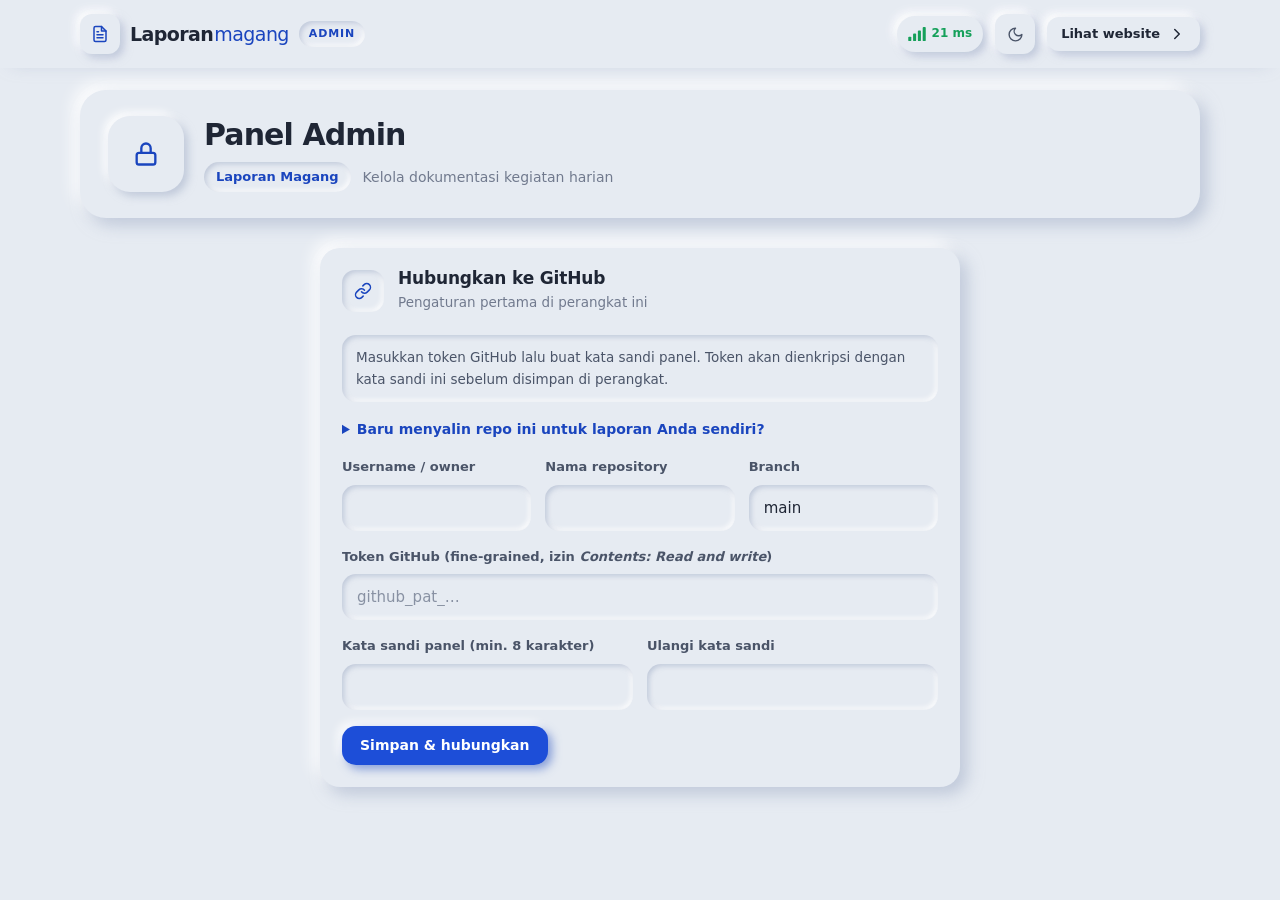
==== admin.html @ 586b801c "Ping realtime: diukur tiap 2 detik dengan waktu jaringan yang akurat - Pengukuran tiap 2 detik (dimu" ====
<!doctype html>
<html lang="id">
<head>
  <meta charset="utf-8">
  <meta name="viewport" content="width=device-width, initial-scale=1">
  <meta http-equiv="Content-Security-Policy" content="default-src 'none'; script-src 'self' https://accounts.google.com; style-src 'self' https://fonts.googleapis.com https://accounts.google.com; font-src https://fonts.gstatic.com; img-src 'self' blob: data: https://raw.githubusercontent.com; connect-src 'self' https://api.github.com https://raw.githubusercontent.com https://generativelanguage.googleapis.com https://api.groq.com https://script.google.com https://script.googleusercontent.com https://www.googleapis.com https://accounts.google.com https://nominatim.openstreetmap.org https://api.bigdatacloud.net; frame-src https://accounts.google.com; manifest-src 'self'; object-src 'none'; base-uri 'none'; form-action 'none'">
  <script src="assets/theme.js?v=31"></script>
  <meta name="referrer" content="no-referrer">
  <meta name="robots" content="noindex, nofollow">
  <meta name="theme-color" content="#163ba2">
  <link rel="manifest" href="manifest.webmanifest">
  <link rel="apple-touch-icon" href="assets/app-icon-192.png">
  <meta name="mobile-web-app-capable" content="yes">
  <title>Panel Admin · Laporan Magang</title>
  <link rel="icon" href="data:image/svg+xml,%3Csvg xmlns='http://www.w3.org/2000/svg' viewBox='0 0 64 64'%3E%3Crect width='64' height='64' rx='14' fill='%230f172a'/%3E%3Crect x='20' y='28' width='24' height='20' rx='3' fill='white'/%3E%3Cpath d='M25 28v-5a7 7 0 0 1 14 0v5' fill='none' stroke='white' stroke-width='4'/%3E%3C/svg%3E">
  <link rel="preconnect" href="https://fonts.googleapis.com">
  <link rel="preconnect" href="https://fonts.gstatic.com" crossorigin>
  <link href="https://fonts.googleapis.com/css2?family=Plus+Jakarta+Sans:wght@400;500;600;700;800&display=swap" rel="stylesheet">
  <!-- Setiap CSS/JS diubah, jalankan scripts/naikkan-versi.sh (menaikkan ?v= dan version.json) agar pengunjung otomatis dapat versi terbaru. -->
  <link rel="stylesheet" href="assets/style.css?v=31">
</head>
<body class="admin">
  <nav class="navbar">
    <div class="container nav-inner">
      <a class="brand" href="./">
        <span class="brand-mark"><svg class="ic" aria-hidden="true"><use href="#i-file"/></svg></span>
        <span class="brand-text">Laporan<b>magang</b></span>
        <span class="brand-tag">Admin</span>
      </a>
      <div class="nav-right">
        <button class="net-status" id="netStatus" type="button" data-bars="0" aria-label="Kualitas jaringan">
          <svg class="net-bars" viewBox="0 0 20 16" aria-hidden="true">
            <rect x="0" y="11" width="3.5" height="5" rx="1"/><rect x="5.5" y="7.5" width="3.5" height="8.5" rx="1"/>
            <rect x="11" y="4" width="3.5" height="12" rx="1"/><rect x="16.5" y="0" width="3.5" height="16" rx="1"/>
          </svg>
          <span class="net-ms">…</span>
        </button>
        <a class="deploy-status" id="deployStatus" href="./" target="_blank" rel="noopener" hidden></a>
        <button class="btn btn-light btn-sm" type="button" id="btnLock" hidden>
          <svg class="ic" aria-hidden="true"><use href="#i-lock"/></svg><span class="hide-xs">Kunci</span>
        </button>
        <button class="icon-btn theme-btn" type="button" data-theme-toggle aria-label="Ganti mode tampilan">
          <svg class="ic i-moon" aria-hidden="true"><use href="#i-moon"/></svg><svg class="ic i-sun" aria-hidden="true"><use href="#i-sun"/></svg>
        </button>
        <a href="./" class="btn btn-outline btn-sm">
          <span class="hide-xs">Lihat website</span><svg class="ic" aria-hidden="true"><use href="#i-chevron"/></svg>
        </a>
      </div>
    </div>
  </nav>

  <header class="hero hero-sm">
    <div class="container"><div class="hero-inner">
      <div class="profile">
        <div class="avatar" id="heroAvatar"><svg class="ic" aria-hidden="true"><use href="#i-lock"/></svg></div>
        <div class="profile-text">
          <h1 id="heroTitle">Panel Admin</h1>
          <div class="chips">
            <span class="badge-pill" id="heroBadge">Laporan Magang</span>
            <span class="hero-sub" id="heroSub">Kelola dokumentasi kegiatan harian</span>
          </div>
        </div>
      </div>
    </div></div>
  </header>

  <div class="tabbar" id="tabbar" hidden>
    <div class="container"><div class="tabbar-inner" role="tablist">
      <button type="button" role="tab" class="tabbar-item active" data-tab="kegiatan">
        <svg class="ic" aria-hidden="true"><use href="#i-grid"/></svg> <span class="lbl-long">Kegiatan</span><span class="lbl-short">Kegiatan</span>
      </button>
      <button type="button" role="tab" class="tabbar-item" data-tab="harian">
        <svg class="ic" aria-hidden="true"><use href="#i-file"/></svg> <span class="lbl-long">Laporan Harian</span><span class="lbl-short">Laporan</span>
      </button>
      <button type="button" role="tab" class="tabbar-item" data-tab="profil">
        <svg class="ic" aria-hidden="true"><use href="#i-user"/></svg> <span class="lbl-long">Profil &amp; Tampilan</span><span class="lbl-short">Profil</span>
      </button>
      <button type="button" role="tab" class="tabbar-item" data-tab="keamanan">
        <svg class="ic" aria-hidden="true"><use href="#i-shield"/></svg> <span class="lbl-long">Keamanan</span><span class="lbl-short">Keamanan</span>
      </button>
    </div></div>
  </div>

  <main class="container page">
    <!-- ===== Masuk: pertama kali (atur token + kata sandi) ===== -->
    <section class="card auth-card" id="authSetup" hidden>
      <div class="card-header">
        <span class="head-icon">
          <svg class="ic" aria-hidden="true"><use href="#i-link"/></svg>
        </span>
        <div class="head-text"><h3>Hubungkan ke GitHub</h3><span>Pengaturan pertama di perangkat ini</span></div>
      </div>
      <div class="card-body">
        <p class="note" id="setupNote">Masukkan token GitHub lalu buat kata sandi panel. Token akan dienkripsi dengan kata sandi ini sebelum disimpan di perangkat.</p>
        <details class="help setup-guide">
          <summary>Baru menyalin repo ini untuk laporan Anda sendiri?</summary>
          <ol class="steps-setup">
            <li>Pastikan repo sudah milik akun GitHub Anda (<b>Use this template</b> atau <b>Fork</b>) dan <b>Settings → Pages</b> sudah memakai <i>Deploy from a branch → main → / (root)</i>.</li>
            <li>Buat token di <a id="tokenLink" href="https://github.com/settings/personal-access-tokens/new" target="_blank" rel="noopener noreferrer">GitHub → Fine-grained tokens</a>: <i>Repository access → Only select repositories</i> → pilih repo Anda; <i>Permissions → Contents: Read and write</i>. Salin tokennya (<code>github_pat_…</code>).</li>
            <li>Isi username, nama repo, dan token di bawah, lalu buat kata sandi panel (khusus perangkat ini).</li>
            <li>Setelah terhubung, panel menawarkan <b>Mulai baru</b>: data pemilik lama dikosongkan dan profil Anda diisi.</li>
          </ol>
        </details>
        <form id="formSetup" class="form" autocomplete="off">
          <div class="row">
            <label class="field"><span>Username / owner</span><input id="sOwner" required pattern="[A-Za-z0-9._\-]+"></label>
            <label class="field"><span>Nama repository</span><input id="sRepo" required pattern="[A-Za-z0-9._\-]+"></label>
            <label class="field"><span>Branch</span><input id="sBranch" value="main" required></label>
          </div>
          <label class="field">
            <span>Token GitHub (fine-grained, izin <em>Contents: Read and write</em>)</span>
            <input id="sToken" type="password" autocomplete="off" spellcheck="false" placeholder="github_pat_…" required>
          </label>
          <div class="row row-2">
            <label class="field"><span>Kata sandi panel (min. 8 karakter)</span><input id="sPass" type="password" autocomplete="new-password" minlength="8" required></label>
            <label class="field"><span>Ulangi kata sandi</span><input id="sPass2" type="password" autocomplete="new-password" minlength="8" required></label>
          </div>
          <div class="actions">
            <button class="btn btn-primary" type="submit" id="btnSetup">Simpan &amp; hubungkan</button>
          </div>
        </form>
      </div>
    </section>

    <!-- ===== Masuk: buka kunci ===== -->
    <section class="card auth-card auth-unlock" id="authUnlock" hidden>
      <div class="card-body">
        <span class="lock-badge"><svg class="ic" aria-hidden="true"><use href="#i-lock"/></svg></span>
        <h2>Panel terkunci</h2>
        <p class="muted" id="unlockRepo"></p>
        <form id="formUnlock" class="form" autocomplete="off">
          <label class="field"><span>Kata sandi panel</span><input id="uPass" type="password" autocomplete="current-password" required></label>
          <label class="check-row"><input type="checkbox" id="uRemember"> Tetap masuk di perangkat ini (30 hari)</label>
          <button class="btn btn-primary btn-block" type="submit" id="btnUnlock">Buka panel</button>
          <button class="btn btn-link" type="button" id="btnForgot">Lupa kata sandi?</button>
        </form>
      </div>
    </section>

    <!-- ===== Aplikasi (hanya tampil setelah terbuka) ===== -->
    <div id="app" hidden>
      <!-- ---------- Mulai baru (repo salinan / mengosongkan data) ---------- -->
      <section class="card start-card" id="startCard" hidden>
        <div class="card-header">
          <span class="head-icon amber"><svg class="ic" aria-hidden="true"><use href="#i-sparkles"/></svg></span>
          <div class="head-text"><h3 id="startTitle">Mulai baru</h3><span>Kosongkan data lama lalu isi profil Anda</span></div>
          <button class="btn btn-light btn-sm" type="button" id="btnStartClose">Nanti</button>
        </div>
        <form id="formStart" class="form card-body" autocomplete="off">
          <p class="note" id="startNote"></p>
          <ul class="start-list" id="startList"><li>Menghitung isi repository…</li></ul>
          <div class="row row-2">
            <label class="field"><span>Nama lengkap</span><input id="mbNama" required maxlength="80"></label>
            <label class="field"><span>Posisi</span><input id="mbPosisi" maxlength="80" placeholder="Asisten Pranata Komputer"></label>
          </div>
          <div class="row row-2">
            <label class="field"><span>Divisi / unit kerja (opsional)</span><input id="mbDivisi" maxlength="100"></label>
            <label class="field"><span>Instansi</span><input id="mbInstansi" maxlength="100"></label>
          </div>
          <label class="field"><span>Keterangan program</span><input id="mbProgram" maxlength="160"></label>
          <div class="row">
            <label class="field"><span>Tanggal mulai magang</span><input type="date" id="mbMulai" required></label>
            <label class="field"><span>Tanggal selesai magang</span><input type="date" id="mbSelesai" required></label>
            <label class="field"><span>Zona waktu</span>
              <select id="mbZona">
                <option value="Asia/Jakarta">WIB</option>
                <option value="Asia/Makassar">WITA</option>
                <option value="Asia/Jayapura">WIT</option>
              </select>
            </label>
          </div>
          <label class="check-row"><input type="checkbox" id="mbSetuju" required> Saya paham data di atas dihapus dari repository ini dan tidak bisa dibatalkan dari panel.</label>
          <div class="actions">
            <button class="btn btn-danger" type="submit" id="btnStart">Kosongkan &amp; mulai baru</button>
            <span class="progress-msg" id="startMsg"></span>
          </div>
        </form>
      </section>

      <!-- ---------- Tab Kegiatan ---------- -->
      <div class="panel admin-layout" data-panel="kegiatan">
        <section class="card" id="cardForm">
          <div class="card-header">
            <span class="head-icon"><svg class="ic" aria-hidden="true"><use href="#i-plus"/></svg></span>
            <div class="head-text"><h3 id="formTitle">Tambah kegiatan</h3><span>Foto dan keterangan kegiatan hari ini</span></div>
            <button class="btn btn-light btn-sm" type="button" id="btnCancelEdit" hidden>Batal edit</button>
          </div>
          <form id="formEntry" class="form card-body">
            <div class="quick-bar">
              <div class="server-clock" id="serverClock" title="Diambil dari server, bukan dari jam HP">
                <svg class="ic" aria-hidden="true"><use href="#i-clock"/></svg>
                <div><strong class="sc-time" id="scTime">--.--.--</strong><small id="scNote">Menyinkronkan waktu server…</small></div>
              </div>
              <label class="btn btn-primary quick-cam" id="quickCam">
                <input type="file" id="fKamera" accept="image/*" capture="environment">
                <svg class="ic" aria-hidden="true"><use href="#i-camera"/></svg> Ambil foto
              </label>
              <button class="btn btn-outline" type="button" id="btnInstall" hidden><svg class="ic" aria-hidden="true"><use href="#i-plus"/></svg> Pasang di layar utama</button>
            </div>
            <div class="row">
              <label class="field"><span>Tanggal</span><input type="date" id="fTanggal" required></label>
              <label class="field"><span>Jam</span><input type="time" id="fJam" required></label>
              <label class="field"><span>Sesi</span>
                <select id="fSesi"><option>Pagi</option><option>Siang</option><option>Sore</option></select>
              </label>
            </div>
            <label class="field"><span>Judul kegiatan</span>
              <input id="fJudul" required maxlength="140" placeholder="Contoh: Entri data Susenas di aplikasi">
            </label>
            <div class="field">
              <label for="fLokasi">Lokasi</label>
              <div class="input-with-btn">
                <input id="fLokasi" maxlength="160" placeholder="Diisi otomatis dari GPS, atau ketik sendiri">
                <button class="btn btn-light" type="button" id="btnGps" title="Ambil lokasi dari GPS"><svg class="ic" aria-hidden="true"><use href="#i-locate"/></svg><span class="btn-label"> GPS</span></button>
              </div>
              <small class="field-hint" id="gpsMsg"></small>
            </div>
            <label class="field"><span>Keterangan</span>
              <textarea id="fKet" rows="4" maxlength="5000" placeholder="Jelaskan apa yang dikerjakan, hasilnya, dan siapa yang terlibat."></textarea>
            </label>
            <div class="field">
              <span>Foto dokumentasi</span>
              <div class="photo-src">
                <label class="dropzone dz-camera">
                  <input type="file" id="fKamera2" accept="image/*" capture="environment">
                  <span class="dz-icon"><svg class="ic" aria-hidden="true"><use href="#i-camera"/></svg></span>
                  <strong>Kamera</strong>
                  <small>Foto langsung, diberi cap waktu &amp; lokasi</small>
                </label>
                <label class="dropzone" id="dropzone">
                  <input type="file" id="fFoto" accept="image/*" multiple>
                  <span class="dz-icon"><svg class="ic" aria-hidden="true"><use href="#i-upload"/></svg></span>
                  <strong>Galeri / file</strong>
                  <small>Pilih atau seret beberapa foto sekaligus</small>
                </label>
              </div>
              <label class="switch-row stamp-row">
                <input type="checkbox" id="fStamp" checked>
                <span class="switch" aria-hidden="true"></span>
                <span>Cap waktu server &amp; lokasi GPS pada foto dari kamera</span>
              </label>
              <div class="previews" id="previews"></div>
              <p class="drive-note" id="driveNote" hidden><svg class="ic" aria-hidden="true"><use href="#i-upload"/></svg> Foto asli juga disalin ke Google Drive › <b>Laporan Magang</b></p>
            </div>
            <div class="actions">
              <button class="btn btn-primary" type="submit" id="btnSave">Simpan kegiatan</button>
              <span class="progress-msg" id="saveMsg"></span>
              <span class="progress-msg" id="autoAiMsg"></span>
            </div>
          </form>
        </section>

        <section class="card list-card">
          <div class="card-header">
            <span class="head-icon"><svg class="ic" aria-hidden="true"><use href="#i-history"/></svg></span>
            <div class="head-text"><h3>Daftar kegiatan</h3><span id="listCount">Memuat…</span></div>
          </div>
          <div class="card-body">
            <label class="search-box">
              <svg class="ic" aria-hidden="true"><use href="#i-search"/></svg>
              <input type="search" id="listCari" placeholder="Cari kegiatan…">
            </label>
            <div id="entryList"><p class="empty">Memuat…</p></div>
          </div>
        </section>
      </div>

      <!-- ---------- Tab Laporan Harian (untuk daftar hadir monev) ---------- -->
      <div class="panel admin-layout" data-panel="harian" hidden>
        <section class="card">
          <div class="card-header">
            <span class="head-icon"><svg class="ic" aria-hidden="true"><use href="#i-file"/></svg></span>
            <div class="head-text"><h3>Laporan harian</h3><span>Tiga isian daftar hadir monev MagangHub (sore hari)</span></div>
          </div>
          <form id="formHarian" class="form card-body">
            <div class="quick-bar">
              <div class="server-clock" title="Waktu server dan lokasi GPS saat ini">
                <svg class="ic" aria-hidden="true"><use href="#i-clock"/></svg>
                <div><strong class="sc-time">--.--.--</strong><small id="hLok">Mencari lokasi GPS…</small></div>
              </div>
              <label class="btn btn-primary quick-cam">
                <input type="file" accept="image/*" capture="environment">
                <svg class="ic" aria-hidden="true"><use href="#i-camera"/></svg> Foto kegiatan
              </label>
            </div>
            <p class="note ai-auto-note"><svg class="ic" aria-hidden="true"><use href="#i-sparkles"/></svg> Laporan ditulis otomatis oleh AI setiap kegiatan disimpan. Tinggal salin ke monev MagangHub. Laporan yang Anda edit sendiri tidak akan ditimpa.</p>
            <div class="row">
              <label class="field"><span>Tanggal</span><input type="date" id="hTanggal" required></label>
              <label class="field"><span>Status kehadiran</span>
                <select id="hStatus"><option>Hadir</option><option>Sakit</option><option>Izin</option></select>
              </label>
              <label class="field" id="hKetWrap" hidden><span>Keterangan</span><input id="hKet" maxlength="200" placeholder="Contoh: demam, istirahat di rumah"></label>
            </div>
            <div class="field">
              <span>Kegiatan tercatat hari ini</span>
              <ul class="day-entries" id="hEntries"></ul>
            </div>
            <div class="actions">
              <button class="btn btn-light" type="button" id="btnAi"><svg class="ic" aria-hidden="true"><use href="#i-sparkles"/></svg> Tulis ulang dengan AI</button>
              <span class="progress-msg" id="aiMsg"></span>
            </div>
            <div class="report-field">
              <div class="report-head"><label for="hRingkasan">Ringkasan kegiatan</label><button class="btn btn-link btn-sm" type="button" data-copy="hRingkasan">Salin</button></div>
              <textarea id="hRingkasan" rows="5" maxlength="3000"></textarea>
            </div>
            <div class="report-field">
              <div class="report-head"><label for="hPembelajaran">Pembelajaran yang didapat</label><button class="btn btn-link btn-sm" type="button" data-copy="hPembelajaran">Salin</button></div>
              <textarea id="hPembelajaran" rows="4" maxlength="3000"></textarea>
            </div>
            <div class="report-field">
              <div class="report-head"><label for="hKendala">Kendala yang dihadapi</label><button class="btn btn-link btn-sm" type="button" data-copy="hKendala">Salin</button></div>
              <textarea id="hKendala" rows="3" maxlength="3000"></textarea>
            </div>
            <div class="actions">
              <button class="btn btn-primary" type="submit" id="btnSaveHarian">Simpan laporan</button>
              <span class="progress-msg" id="harianMsg"></span>
            </div>
          </form>
        </section>

        <div class="stack">
          <section class="card">
            <div class="card-header">
              <span class="head-icon"><svg class="ic" aria-hidden="true"><use href="#i-sparkles"/></svg></span>
              <div class="head-text"><h3>Asisten AI</h3><span id="aiStatus">Belum diatur</span></div>
            </div>
            <form id="formAi" class="form card-body" autocomplete="off">
              <p class="note">Dua layanan gratis dipakai berlapis. <b>Gemini</b> dicoba lebih dulu, lalu model Flash lain bila sedang sibuk (galat 503) atau kuotanya habis. Setelah itu <b>Groq</b> sebagai cadangan. Isi salah satu atau keduanya; dengan keduanya, laporan hampir tidak pernah gagal. Kunci disimpan terenkripsi dengan kata sandi panel. Catatan kegiatan dikirim ke layanan AI untuk ditulis ulang.</p>
              <label class="field"><span>Kunci API Gemini <small id="aiHasGemini"></small></span><input id="aiKey" class="secret-text" type="text" name="gemini-key" autocomplete="off" autocapitalize="none" autocorrect="off" spellcheck="false" data-lpignore="true" data-1p-ignore placeholder="Dari aistudio.google.com, diawali AIza…"></label>
              <label class="field"><span>Kunci API Groq, cadangan <small id="aiHasGroq"></small></span><input id="groqKey" class="secret-text" type="text" name="groq-key" autocomplete="off" autocapitalize="none" autocorrect="off" spellcheck="false" data-lpignore="true" data-1p-ignore placeholder="Dari console.groq.com, diawali gsk_…"></label>
              <label class="field"><span>Kata sandi panel (untuk mengenkripsi kunci)</span><input id="aiPass" type="password" autocomplete="current-password"></label>
              <label class="field" id="aiModelWrap" hidden><span>Model Gemini utama</span><select id="aiModel"></select></label>
              <div class="actions">
                <button class="btn btn-primary" type="submit">Simpan kunci</button>
                <button class="btn btn-danger" type="button" id="btnAiForget" hidden>Hapus kunci</button>
                <button class="btn btn-light" type="button" id="btnSummary"><svg class="ic" aria-hidden="true"><use href="#i-sparkles"/></svg> Perbarui ringkasan dasbor</button>
              </div>
              <details class="help">
                <summary>Cara mendapatkan kunci Gemini (gratis)</summary>
                <ol>
                  <li>Buka <a href="https://aistudio.google.com/apikey" target="_blank" rel="noopener">aistudio.google.com/apikey</a> dan masuk dengan akun Google.</li>
                  <li>Klik <b>Create API key</b>, pilih project yang ada atau buat baru. Tidak perlu kartu kredit.</li>
                  <li>Salin kunci (diawali <code>AIza</code>), tempel di atas, isi kata sandi panel, lalu <b>Simpan kunci</b>.</li>
                </ol>
              </details>
              <details class="help">
                <summary>Cara mendapatkan kunci Groq (gratis, cadangan)</summary>
                <ol>
                  <li>Buka <a href="https://console.groq.com/keys" target="_blank" rel="noopener">console.groq.com/keys</a> dan masuk (bisa dengan akun Google). Tidak perlu kartu kredit.</li>
                  <li>Klik <b>Create API Key</b>, beri nama misalnya <i>laporan-magang</i>, lalu salin kuncinya (diawali <code>gsk_</code>). Kunci hanya ditampilkan sekali.</li>
                  <li>Tempel di kolom Groq, isi kata sandi panel, lalu <b>Simpan kunci</b>.</li>
                </ol>
              </details>
            </form>
          </section>

          <section class="card">
            <div class="card-header">
              <span class="head-icon"><svg class="ic" aria-hidden="true"><use href="#i-history"/></svg></span>
              <div class="head-text"><h3>Riwayat laporan</h3><span id="harianCount"></span></div>
            </div>
            <div class="card-body"><div id="harianList"><p class="empty">Memuat…</p></div></div>
          </section>
        </div>
      </div>

      <!-- ---------- Tab Profil & Tampilan ---------- -->
      <div class="panel" data-panel="profil" hidden>
        <form id="formConfig">
          <div class="admin-layout">
            <div class="stack">
              <section class="card">
                <div class="card-header">
                  <span class="head-icon"><svg class="ic" aria-hidden="true"><use href="#i-user"/></svg></span>
                  <div class="head-text"><h3>Profil</h3><span>Ditampilkan di bagian atas website</span></div>
                </div>
                <div class="card-body form">
                  <div class="profile-edit">
                    <div class="avatar avatar-lg" id="cfgAvatar"></div>
                    <div class="profile-edit-actions">
                      <label class="btn btn-outline btn-sm file-btn">
                        <svg class="ic" aria-hidden="true"><use href="#i-upload"/></svg> Ganti foto profil
                        <input type="file" id="cfgFoto" accept="image/*">
                      </label>
                      <button type="button" class="btn btn-danger btn-sm" id="cfgFotoHapus">
                        <svg class="ic" aria-hidden="true"><use href="#i-trash"/></svg> Hapus
                      </button>
                      <small class="muted">Foto otomatis dipotong persegi (480×480).</small>
                    </div>
                  </div>
                  <label class="field"><span>Nama lengkap</span><input id="cNama" required maxlength="80"></label>
                  <div class="field"><span>Logo instansi</span></div>
                  <div class="profile-edit">
                    <div class="avatar avatar-lg avatar-logo" id="cfgLogo"></div>
                    <div class="profile-edit-actions">
                      <label class="btn btn-outline btn-sm file-btn">
                        <svg class="ic" aria-hidden="true"><use href="#i-upload"/></svg> Ganti logo instansi
                        <input type="file" id="cfgLogoFile" accept="image/*">
                      </label>
                      <button type="button" class="btn btn-danger btn-sm" id="cfgLogoHapus">
                        <svg class="ic" aria-hidden="true"><use href="#i-trash"/></svg> Hapus
                      </button>
                      <small class="muted">Tampil di kartu Info Instansi. PNG transparan disarankan (maks. 256px).</small>
                    </div>
                  </div>
                  <div class="row row-2">
                    <label class="field"><span>Posisi</span><input id="cPosisi" maxlength="80" placeholder="Asisten Pranata Komputer"></label>
                    <label class="field"><span>Divisi / unit kerja (opsional)</span><input id="cDivisi" maxlength="100" placeholder="Tim IPDS"></label>
                  </div>
                  <label class="field"><span>Instansi</span><input id="cInstansi" maxlength="100" placeholder="BPS Kabupaten …"></label>
                  <label class="field"><span>Keterangan program</span><input id="cProgram" maxlength="160" placeholder="Program Magang Nasional MagangHub Kemnaker · Batch …"></label>
                  <div class="row row-2">
                    <label class="field"><span>Kota tanda tangan laporan (kosongkan untuk otomatis dari instansi)</span><input id="cKotaTtd" maxlength="60"></label>
                    <label class="field"><span>Zona waktu</span>
                      <select id="cZona">
                        <option value="Asia/Jakarta">WIB (Sumatra, Jawa, Kalimantan Barat/Tengah)</option>
                        <option value="Asia/Makassar">WITA (Bali, Nusa Tenggara, Kalimantan lain, Sulawesi)</option>
                        <option value="Asia/Jayapura">WIT (Maluku, Papua)</option>
                      </select>
                    </label>
                  </div>
                  <div class="row row-2">
                    <label class="field"><span>Tanggal mulai magang</span><input type="date" id="cMulai" required></label>
                    <label class="field"><span>Tanggal selesai magang</span><input type="date" id="cSelesai" required></label>
                  </div>
                  <div class="row row-2">
                    <label class="field"><span>Nama mentor pembimbing (opsional)</span><input id="cMentorNama" maxlength="80"></label>
                    <label class="field"><span>Jabatan mentor</span><input id="cMentorJabatan" maxlength="100"></label>
                  </div>
                </div>
              </section>

              <section class="card">
                <div class="card-header">
                  <span class="head-icon"><svg class="ic" aria-hidden="true"><use href="#i-palette"/></svg></span>
                  <div class="head-text"><h3>Tampilan</h3><span>Warna dan judul website</span></div>
                </div>
                <div class="card-body form">
                  <div class="field"><span>Ikon website</span></div>
                  <div class="profile-edit">
                    <div class="avatar avatar-lg avatar-logo" id="cfgIkon"></div>
                    <div class="profile-edit-actions">
                      <label class="btn btn-outline btn-sm file-btn">
                        <svg class="ic" aria-hidden="true"><use href="#i-upload"/></svg> Ganti ikon website
                        <input type="file" id="cfgIkonFile" accept="image/*">
                      </label>
                      <button type="button" class="btn btn-danger btn-sm" id="cfgIkonHapus">
                        <svg class="ic" aria-hidden="true"><use href="#i-trash"/></svg> Hapus
                      </button>
                      <small class="muted">Tampil di tab browser dan logo navbar. Gambar persegi, dipotong otomatis (256×256).</small>
                    </div>
                  </div>
                  <label class="field"><span>Judul tab browser (kosongkan untuk otomatis)</span><input id="cJudul" maxlength="100" placeholder="Laporan Magang · Nama Anda"></label>
                  <div class="field">
                    <span>Warna tema</span>
                    <div class="color-field">
                      <input type="color" id="cWarna" aria-label="Pilih warna tema">
                      <code id="cWarnaText"></code>
                      <div class="swatches" id="swatches"></div>
                    </div>
                  </div>
                  <label class="switch-row">
                    <input type="checkbox" id="cAdminLink">
                    <span class="switch" aria-hidden="true"></span>
                    <span>Tampilkan tautan "Panel admin" di footer website</span>
                  </label>
                </div>
              </section>
            </div>

            <section class="card">
              <div class="card-header">
                <span class="head-icon"><svg class="ic" aria-hidden="true"><use href="#i-calendar"/></svg></span>
                <div class="head-text"><h3>Hari libur nasional &amp; cuti bersama</h3><span id="liburInfo">Tidak dihitung sebagai hari kerja</span></div>
              </div>
              <div class="card-body form">
                <p class="note">Tanggal di sini tidak dihitung sebagai hari kerja: tidak masuk hitungan hari kerja, rekap, laporan mingguan, maupun laporan monev otomatis. Sumber: SKB 3 Menteri tentang libur nasional dan cuti bersama.</p>
                <div id="cLibur" class="repeat-list"></div>
                <div class="actions">
                  <button type="button" class="btn btn-light btn-sm" id="btnAddLibur"><svg class="ic" aria-hidden="true"><use href="#i-plus"/></svg> Tambah tanggal</button>
                  <button type="button" class="btn btn-outline btn-sm" id="btnIsiLibur"><svg class="ic" aria-hidden="true"><use href="#i-calendar"/></svg> Isi dari SKB 2026–2027</button>
                </div>
              </div>
            </section>

            <section class="card">
              <div class="card-header">
                <span class="head-icon"><svg class="ic" aria-hidden="true"><use href="#i-link"/></svg></span>
                <div class="head-text"><h3>Footer</h3><span>Bagian bawah website</span></div>
              </div>
              <div class="card-body form">
                <label class="field"><span>Tautan portofolio (tampil di footer, kosongkan untuk menyembunyikan)</span><input id="cPortofolio" maxlength="200" placeholder="https://nama-anda.vercel.app"></label>
                <label class="field"><span>Teks baris bawah (kosongkan untuk "© tahun nama · instansi")</span><input id="cFooterTeks" maxlength="200"></label>
                <div class="field">
                  <span>Bagian footer (misalnya Tentang, Kontak, Jam Kerja)</span>
                  <div id="cSections" class="repeat-list"></div>
                  <button type="button" class="btn btn-light btn-sm" id="btnAddSection"><svg class="ic" aria-hidden="true"><use href="#i-plus"/></svg> Tambah bagian</button>
                </div>
                <label class="field"><span>Judul kolom tautan</span><input id="cJudulTautan" maxlength="40" placeholder="Tautan"></label>
                <div class="field">
                  <span>Tautan (https://, mailto:, tel:)</span>
                  <div id="cLinks" class="repeat-list"></div>
                  <button type="button" class="btn btn-light btn-sm" id="btnAddLink"><svg class="ic" aria-hidden="true"><use href="#i-plus"/></svg> Tambah tautan</button>
                </div>
              </div>
            </section>
          </div>

          <div class="save-bar">
            <span class="progress-msg" id="configMsg"></span>
            <button class="btn btn-outline" type="button" id="btnResetConfig">Batalkan</button>
            <button class="btn btn-primary" type="submit" id="btnSaveConfig">Simpan pengaturan</button>
          </div>
        </form>
      </div>

      <!-- ---------- Tab Keamanan ---------- -->
      <div class="panel" data-panel="keamanan" hidden>
        <div class="admin-layout">
          <div class="stack">
          <section class="card">
            <div class="card-header">
              <span class="head-icon green"><svg class="ic" aria-hidden="true"><use href="#i-shield"/></svg></span>
              <div class="head-text"><h3>Status keamanan</h3><span>Koneksi dan perlindungan token</span></div>
            </div>
            <div class="card-body"><dl class="kv kv-wide" id="secInfo"></dl></div>
          </section>

          <section class="card" id="notifCard">
            <div class="card-header">
              <span class="head-icon"><svg class="ic" aria-hidden="true"><use href="#i-bell"/></svg></span>
              <div class="head-text"><h3>Notifikasi push</h3><span id="notifStatus">Memeriksa…</span></div>
            </div>
            <div class="card-body form">
              <p class="note">HP atau laptop ini akan menerima notifikasi setiap laporan harian AI selesai atau gagal, setiap ada perubahan data, dan saat website diperbarui. Notifikasi dikirim GitHub Actions, jadi tetap datang walau website sedang tidak dibuka.</p>
              <p class="note" id="notifUnsupported" hidden>Browser ini belum mendukung notifikasi push. Di iPhone/iPad (iOS 16.4+), buka website di Safari → <b>Bagikan → Tambahkan ke Layar Utama</b>, lalu buka panel dari ikon itu.</p>

              <div id="notifKeyBox">
                <h4 class="sub-head">1. Kunci notifikasi (sekali untuk semua perangkat)</h4>
                <p class="muted small" id="notifKeyInfo"></p>
                <div class="secret-once" id="notifSecretBox" hidden>
                  <p><b>Salin kunci rahasia ini sekarang.</b> Kunci hanya tampil sekali dan tidak disimpan di mana pun.</p>
                  <div class="input-with-btn">
                    <input id="notifSecret" class="secret-text" readonly autocomplete="off" spellcheck="false" data-lpignore="true" data-1p-ignore>
                    <button class="btn btn-light" type="button" id="btnNotifCopy">Salin</button>
                  </div>
                  <ol class="steps-setup">
                    <li>Buka <a id="notifSecretLink" target="_blank" rel="noopener noreferrer" href="https://github.com">GitHub → Settings → Secrets and variables → Actions → New repository secret</a>.</li>
                    <li>Name: <code>VAPID_PRIVATE_KEY</code>, Secret: tempel kunci di atas → <b>Add secret</b>.</li>
                    <li>Kembali ke sini, lalu aktifkan notifikasi di perangkat (langkah 2).</li>
                  </ol>
                  <button class="btn btn-outline btn-sm" type="button" id="btnNotifSecretDone">Sudah saya simpan</button>
                </div>
                <div class="actions">
                  <button class="btn btn-light btn-sm" type="button" id="btnNotifKey">Buat kunci notifikasi</button>
                </div>
              </div>

              <div id="notifDeviceBox">
                <h4 class="sub-head">2. Perangkat ini</h4>
                <div class="check-grid">
                  <label class="check-row"><input type="checkbox" id="nAi" checked> Laporan harian AI selesai / gagal</label>
                  <label class="check-row"><input type="checkbox" id="nData" checked> Kegiatan, laporan, dan profil berubah</label>
                  <label class="check-row"><input type="checkbox" id="nSistem" checked> Website diperbarui &amp; perangkat baru terdaftar</label>
                </div>
                <div class="actions">
                  <button class="btn btn-primary btn-sm" type="button" id="btnNotifOn">Aktifkan di perangkat ini</button>
                  <button class="btn btn-light btn-sm" type="button" id="btnNotifPref" hidden>Simpan pilihan</button>
                  <button class="btn btn-outline btn-sm" type="button" id="btnNotifTest" hidden>Kirim tes</button>
                  <button class="btn btn-danger btn-sm" type="button" id="btnNotifOff" hidden>Nonaktifkan</button>
                  <span class="progress-msg" id="notifMsg"></span>
                </div>
              </div>

              <details class="help">
                <summary>Perangkat terdaftar (<span id="notifCount">0</span>)</summary>
                <div id="notifList" class="device-list"></div>
              </details>
            </div>
          </section>

          <section class="card" id="scriptCard">
            <div class="card-header">
              <span class="head-icon"><svg class="ic" aria-hidden="true"><use href="#i-cloud"/></svg></span>
              <div class="head-text"><h3>Google Drive tanpa login (Apps Script)</h3><span id="scriptStatus">Belum diatur</span></div>
            </div>
            <form id="formScript" class="form card-body" autocomplete="off">
              <p class="note">Disarankan. Sebuah skrip kecil di akun Google Anda menerima foto dari panel dan menyimpannya ke Drive, jadi <b>tidak perlu login Google</b> setiap mengunggah. Skrip dilindungi kunci rahasia yang dibuat panel.</p>
              <ol class="steps-setup">
                <li>Ketuk <b>Salin kode skrip</b> (kunci rahasia sudah terisi di dalamnya).</li>
                <li>Buka <a href="https://script.google.com/home/projects/create" target="_blank" rel="noopener">script.google.com</a> → proyek baru → hapus isi <i>Code.gs</i> → tempel kode.</li>
                <li><b>Deploy → Deployment baru → Aplikasi web</b>. Jalankan sebagai: <b>Saya</b>; akses: <b>Siapa saja</b> (bukan "Siapa saja yang memiliki Akun Google") → Deploy → izinkan akses (pilih akun → <i>Lanjutan</i> → <i>Buka … (tidak aman)</i> → Izinkan).</li>
                <li>Ketuk <b>Cek URL</b>: tab baru harus menampilkan <code>"Penerima foto Laporan Magang aktif."</code></li>
                <li>Salin <b>URL aplikasi web</b> (berakhiran <code>/exec</code>) ke kolom di bawah, isi kata sandi panel, lalu <b>Simpan &amp; tes</b>.</li>
              </ol>
              <div class="actions">
                <button class="btn btn-light btn-sm" type="button" id="btnScriptCopy"><svg class="ic" aria-hidden="true"><use href="#i-file"/></svg> Salin kode skrip</button>
                <button class="btn btn-link btn-sm" type="button" id="btnScriptNewKey">Buat kunci baru</button>
              </div>
              <div class="field">
                <label for="dScriptUrl">URL aplikasi web</label>
                <div class="input-with-btn">
                  <input id="dScriptUrl" inputmode="url" autocapitalize="none" autocorrect="off" spellcheck="false" placeholder="https://script.google.com/macros/s/…/exec">
                  <button class="btn btn-light" type="button" id="btnScriptCheck" title="Buka URL di tab baru untuk memeriksa skrip">Cek URL</button>
                </div>
              </div>
              <div class="field">
                <label for="dScriptKey">Kunci rahasia (terisi otomatis; untuk perangkat lain, ketuk "Salin kunci" di perangkat pertama lalu tempel di sini)</label>
                <div class="input-with-btn">
                  <input id="dScriptKey" class="secret-text" autocomplete="off" autocapitalize="none" autocorrect="off" spellcheck="false" data-lpignore="true" data-1p-ignore>
                  <button class="btn btn-light" type="button" id="btnScriptKeyCopy">Salin kunci</button>
                </div>
              </div>
              <label class="field"><span>Kata sandi panel (untuk mengenkripsi kunci)</span><input id="dScriptPass" type="password" autocomplete="current-password"></label>
              <div class="actions">
                <button class="btn btn-primary" type="submit">Simpan &amp; tes</button>
                <button class="btn btn-danger" type="button" id="btnScriptForget" hidden>Hapus</button>
                <span class="progress-msg" id="scriptMsg"></span>
              </div>
              <details class="help">
                <summary>Lihat kode skrip</summary>
                <pre class="code-box" id="scriptCode">Memuat…</pre>
              </details>
            </form>
          </section>

          <section class="card">
            <div class="card-header">
              <span class="head-icon"><svg class="ic" aria-hidden="true"><use href="#i-upload"/></svg></span>
              <div class="head-text"><h3>Salinan ke Google Drive</h3><span id="driveStatus">Belum diatur</span></div>
            </div>
            <form id="formDrive" class="form card-body" autocomplete="off">
              <p class="note">Foto asli setiap kegiatan ikut disimpan ke Google Drive Anda, di folder <b>Laporan Magang/tanggal</b>. Bila Apps Script (kartu di atas) sudah diatur, itulah yang dipakai. Cara lama di bawah ini memakai login Google (Client ID) dan perlu izin ulang tiap ±1 jam.</p>
              <label class="field"><span>Google OAuth Client ID</span><input id="dClientId" autocapitalize="none" autocorrect="off" spellcheck="false" placeholder="123456789-xxxx.apps.googleusercontent.com"></label>
              <label class="switch-row">
                <input type="checkbox" id="dEnabled">
                <span class="switch" aria-hidden="true"></span>
                <span>Salin foto ke Google Drive setiap menyimpan kegiatan</span>
              </label>
              <div class="actions">
                <button class="btn btn-primary" type="submit">Simpan</button>
                <button class="btn btn-outline" type="button" id="btnDriveTest">Hubungkan &amp; tes</button>
                <a class="btn btn-link" id="driveFolderLink" target="_blank" rel="noopener" hidden>Buka folder Drive ↗</a>
              </div>
              <div class="drive-sync" id="driveSyncBox" hidden>
                <p><svg class="ic" aria-hidden="true"><use href="#i-cloud"/></svg> <span id="driveSyncInfo"></span></p>
                <button class="btn btn-light btn-sm" type="button" id="btnDriveSync"><svg class="ic" aria-hidden="true"><use href="#i-upload"/></svg> Sinkronkan foto ke Drive</button>
                <span class="progress-msg" id="driveSyncMsg"></span>
              </div>
              <details class="help">
                <summary>Cara mendapatkan Client ID (sekali saja, ±15 menit)</summary>
                <ol>
                  <li>Buka <a href="https://console.cloud.google.com/projectcreate" target="_blank" rel="noopener">Google Cloud Console</a>, buat project baru, misalnya <i>laporan-magang</i>.</li>
                  <li>Menu <b>APIs &amp; Services → Library</b>: cari <b>Google Drive API</b>, klik <b>Enable</b>.</li>
                  <li>Menu <b>Google Auth Platform</b> (atau <b>OAuth consent screen</b>): isi nama aplikasi dan email Anda, pilih <b>External</b>. Di bagian <b>Audience / Test users</b>, tambahkan email Google Anda sendiri.</li>
                  <li>Menu <b>Clients</b> (atau <b>Credentials → Create credentials → OAuth client ID</b>): pilih <b>Web application</b>. Di <b>Authorized JavaScript origins</b> isi <code id="driveOrigin"></code>. Klik <b>Create</b>.</li>
                  <li>Salin <b>Client ID</b> (berakhiran <code>.apps.googleusercontent.com</code>) ke kolom di atas, lalu klik <b>Simpan</b> dan <b>Hubungkan &amp; tes</b>.</li>
                </ol>
              </details>
            </form>
          </section>
          </div>

          <div class="stack">
            <section class="card" id="storageCard">
              <div class="card-header">
                <span class="head-icon"><svg class="ic" aria-hidden="true"><use href="#i-cloud"/></svg></span>
                <div class="head-text"><h3>Penyimpanan</h3><span id="storageUpdated">Belum diperiksa</span></div>
                <button class="icon-btn" type="button" id="btnStorage" title="Periksa ulang" aria-label="Periksa ulang penyimpanan"><svg class="ic" aria-hidden="true"><use href="#i-history"/></svg></button>
              </div>
              <div class="card-body storage">
                <div class="meter-block">
                  <div class="meter-head"><strong>Website (GitHub Pages)</strong><span id="stSiteText">–</span></div>
                  <div class="meter" role="progressbar" aria-label="Ukuran website" aria-valuemin="0" aria-valuemax="100" id="stSiteBar"><span></span></div>
                  <small id="stSiteDetail">Batas GitHub Pages: 1 GB per website.</small>
                </div>
                <div class="meter-block">
                  <div class="meter-head"><strong>Repository GitHub</strong><span id="stRepoText">–</span></div>
                  <div class="meter" role="progressbar" aria-label="Ukuran repository" aria-valuemin="0" aria-valuemax="100" id="stRepoBar"><span></span></div>
                  <small>Termasuk riwayat semua perubahan (foto yang dihapus tetap tersimpan). Disarankan di bawah 1 GB; angka diperbarui GitHub secara berkala.</small>
                </div>
                <p class="storage-forecast" id="stForecast" hidden></p>
                <div class="meter-block" id="stDriveBlock">
                  <div class="meter-head"><strong>Google Drive</strong><span id="stDriveText">–</span></div>
                  <div class="meter" role="progressbar" aria-label="Kuota Google Drive" aria-valuemin="0" aria-valuemax="100" id="stDriveBar"><span></span></div>
                  <small id="stDriveDetail">Hubungkan Google Drive untuk melihat kuota akun dan ukuran folder Laporan Magang.</small>
                  <button class="btn btn-light btn-sm" type="button" id="btnStorageDrive"><svg class="ic" aria-hidden="true"><use href="#i-cloud"/></svg> Periksa Google Drive</button>
                </div>
              </div>
            </section>

            <section class="card">
              <div class="card-header">
                <span class="head-icon"><svg class="ic" aria-hidden="true"><use href="#i-image"/></svg></span>
                <div class="head-text"><h3>Optimasi foto</h3><span id="thumbInfo">Memeriksa…</span></div>
              </div>
              <div class="card-body form">
                <p class="note">Dasbor memakai foto kecil (480 px) supaya cepat dibuka di HP; foto penuh tetap tampil saat diperbesar. Foto baru otomatis dibuatkan versi kecilnya.</p>
                <div class="actions">
                  <button class="btn btn-light btn-sm" type="button" id="btnThumbs"><svg class="ic" aria-hidden="true"><use href="#i-image"/></svg> Buat foto kecil untuk foto lama</button>
                  <span class="progress-msg" id="thumbMsg"></span>
                </div>
              </div>
            </section>

            <section class="card">
              <div class="card-header">
                <span class="head-icon"><svg class="ic" aria-hidden="true"><use href="#i-lock"/></svg></span>
                <div class="head-text"><h3>Ganti kata sandi panel</h3></div>
              </div>
              <form id="formPass" class="form card-body" autocomplete="off">
                <label class="field"><span>Kata sandi saat ini</span><input id="pOld" type="password" autocomplete="current-password" required></label>
                <div class="row row-2">
                  <label class="field"><span>Kata sandi baru</span><input id="pNew" type="password" autocomplete="new-password" minlength="8" required></label>
                  <label class="field"><span>Ulangi kata sandi baru</span><input id="pNew2" type="password" autocomplete="new-password" minlength="8" required></label>
                </div>
                <div class="actions"><button class="btn btn-primary" type="submit">Ganti kata sandi</button></div>
              </form>
            </section>

            <section class="card">
              <div class="card-header">
                <span class="head-icon amber"><svg class="ic" aria-hidden="true"><use href="#i-sparkles"/></svg></span>
                <div class="head-text"><h3>Mulai dari awal</h3><span>Untuk repo salinan atau magang baru</span></div>
              </div>
              <div class="card-body">
                <p class="note">Menghapus semua kegiatan, foto, laporan harian, ringkasan AI, dan profil dari repository ini dalam satu commit, lalu mengisi profil baru. Daftar hari libur tetap disimpan. Token, kunci AI, dan Apps Script di perangkat ini tidak terhapus.</p>
                <button class="btn btn-outline" type="button" id="btnStartOpen">Buka wizard "Mulai baru"</button>
              </div>
            </section>

            <section class="card">
              <div class="card-header">
                <span class="head-icon red"><svg class="ic" aria-hidden="true"><use href="#i-trash"/></svg></span>
                <div class="head-text"><h3>Perangkat ini</h3></div>
              </div>
              <div class="card-body">
                <p class="note">Hapus token dari perangkat ini jika Anda memakai komputer orang lain atau ingin mengganti token. Token tetap aktif di GitHub sampai Anda mencabutnya di
                  <a href="https://github.com/settings/personal-access-tokens" target="_blank" rel="noopener noreferrer">pengaturan token GitHub</a>.</p>
                <button class="btn btn-danger" type="button" id="btnForget">Hapus token dari perangkat ini</button>
              </div>
            </section>
          </div>
        </div>
      </div>
    </div>
  </main>

  <template id="tplSection">
    <div class="repeat-row">
      <div class="repeat-fields">
        <input class="r-judul" maxlength="60" placeholder="Judul, misalnya: Kontak">
        <textarea class="r-isi" rows="3" maxlength="1000" placeholder="Isi bagian ini"></textarea>
      </div>
      <div class="repeat-tools">
        <button type="button" class="icon-btn" data-move="-1" title="Naik"><svg class="ic" aria-hidden="true"><use href="#i-up"/></svg></button>
        <button type="button" class="icon-btn" data-move="1" title="Turun"><svg class="ic" aria-hidden="true"><use href="#i-down"/></svg></button>
        <button type="button" class="icon-btn danger" data-remove title="Hapus"><svg class="ic" aria-hidden="true"><use href="#i-trash"/></svg></button>
      </div>
    </div>
  </template>

  <template id="tplLibur">
    <div class="repeat-row libur-row">
      <div class="repeat-fields libur-fields">
        <input class="r-tanggal" type="date" aria-label="Tanggal libur">
        <input class="r-nama" maxlength="80" placeholder="Nama, misalnya: Hari Raya Natal" aria-label="Nama libur">
        <select class="r-jenis" aria-label="Jenis"><option value="libur">Libur nasional</option><option value="cuti">Cuti bersama</option></select>
      </div>
      <div class="repeat-tools">
        <button type="button" class="icon-btn danger" data-remove title="Hapus"><svg class="ic" aria-hidden="true"><use href="#i-trash"/></svg></button>
      </div>
    </div>
  </template>

  <template id="tplLink">
    <div class="repeat-row">
      <div class="repeat-fields row-2">
        <input class="r-label" maxlength="60" placeholder="Label, misalnya: Instagram">
        <input class="r-url" maxlength="300" placeholder="https://…">
      </div>
      <div class="repeat-tools">
        <button type="button" class="icon-btn" data-move="-1" title="Naik"><svg class="ic" aria-hidden="true"><use href="#i-up"/></svg></button>
        <button type="button" class="icon-btn" data-move="1" title="Turun"><svg class="ic" aria-hidden="true"><use href="#i-down"/></svg></button>
        <button type="button" class="icon-btn danger" data-remove title="Hapus"><svg class="ic" aria-hidden="true"><use href="#i-trash"/></svg></button>
      </div>
    </div>
  </template>

  <label class="fab" id="fabCam" hidden aria-label="Ambil foto kegiatan">
    <input type="file" accept="image/*" capture="environment">
    <svg class="ic" aria-hidden="true"><use href="#i-camera"/></svg>
  </label>

  <div class="toast" id="toast" hidden></div>

  <script src="assets/common.js?v=31"></script>
  <script src="assets/ai.js?v=31"></script>
  <script src="assets/admin.js?v=31"></script>
  <script src="assets/notifikasi.js?v=31"></script>
  <script src="assets/jaringan.js?v=31"></script>
</body>
</html>
---- assets/style.css ----
/* =========================================================
   Laporan Magang: desain neumorphism (mode terang & gelap)
   Permukaan "timbul" (raised) dan "tenggelam" (inset) dibuat dari
   dua bayangan lembut di atas warna latar yang sama.
   Warna aksen mengikuti --accent (diatur dari panel admin).
   ========================================================= */
:root {
  --accent: #1d4ed8;
  --font: 'Plus Jakarta Sans', system-ui, -apple-system, 'Segoe UI', Roboto, sans-serif;
  --radius: 20px;
  --radius-sm: 14px;
  --nav-h: 68px;

  --bg: #e6ebf2;
  --ink: #1f2635;
  --ink-2: #4a5468;
  --muted: #717a8e;
  --line: rgba(31, 38, 53, .08);
  --sh-dark: rgba(158, 172, 196, .55);
  --sh-light: rgba(255, 255, 255, .95);
  --accent-ink: color-mix(in srgb, var(--accent) 88%, #000);
  --accent-soft: color-mix(in srgb, var(--accent) 12%, var(--bg));
  --on-accent: #fff;

  --green: #15a05a;
  --red: #d64545;
  --amber: #c27a0e;
  --blue: #2b7bd6;
  --violet: #7c4ddb;
}
:root[data-theme="dark"] {
  --bg: #222733;
  --ink: #e7eaf1;
  --ink-2: #b9c0cf;
  --muted: #8b94a8;
  --line: rgba(255, 255, 255, .07);
  --sh-dark: rgba(0, 0, 0, .5);
  --sh-light: rgba(255, 255, 255, .055);
  --accent-ink: color-mix(in srgb, var(--accent) 55%, #fff);
  --accent-soft: color-mix(in srgb, var(--accent) 22%, var(--bg));
  --green: #3fcf85;
  --red: #f07575;
  --amber: #f0b44c;
  --blue: #6aaef5;
  --violet: #b294f5;
}
:root {
  --raised: 7px 7px 16px var(--sh-dark), -7px -7px 16px var(--sh-light);
  --raised-sm: 4px 4px 9px var(--sh-dark), -4px -4px 9px var(--sh-light);
  --inset: inset 4px 4px 9px var(--sh-dark), inset -4px -4px 9px var(--sh-light);
  --inset-sm: inset 2px 2px 5px var(--sh-dark), inset -2px -2px 5px var(--sh-light);
  color-scheme: light;
}
:root[data-theme="dark"] { color-scheme: dark; }

* { box-sizing: border-box; }
html { -webkit-text-size-adjust: 100%; scroll-behavior: smooth; }
body {
  margin: 0; font-family: var(--font); font-size: 15px; line-height: 1.6; color: var(--ink);
  background: var(--bg); -webkit-font-smoothing: antialiased; transition: background .25s, color .25s;
}
img { max-width: 100%; display: block; }
h1, h2, h3, h4 { margin: 0; line-height: 1.25; letter-spacing: -.01em; }
a { color: var(--accent-ink); }
[hidden] { display: none !important; }
.container { width: 100%; max-width: 1160px; margin: 0 auto; padding: 0 20px; }
.icon-sprite { position: absolute; width: 0; height: 0; overflow: hidden; }
.ic { width: 18px; height: 18px; flex: none; vertical-align: middle; }
.muted { color: var(--muted); }
::selection { background: color-mix(in srgb, var(--accent) 30%, transparent); }

/* ---------- Tombol ---------- */
.btn {
  font: inherit; font-size: 14px; font-weight: 600; line-height: 1.2; cursor: pointer; text-decoration: none; white-space: nowrap;
  display: inline-flex; align-items: center; justify-content: center; gap: 8px;
  padding: 11px 18px; border-radius: var(--radius-sm); border: 0;
  color: var(--ink); background: var(--bg); box-shadow: var(--raised-sm);
  transition: box-shadow .15s, transform .15s, color .15s;
}
.btn:hover { color: var(--accent-ink); }
.btn:active { box-shadow: var(--inset-sm); transform: translateY(1px); }
.btn:disabled { opacity: .6; cursor: progress; }
.btn-primary { background: var(--accent); color: var(--on-accent); box-shadow: 4px 4px 10px color-mix(in srgb, var(--accent) 35%, var(--sh-dark)), -4px -4px 10px var(--sh-light); }
.btn-primary:hover { color: var(--on-accent); filter: brightness(1.06); }
.btn-outline, .btn-light { color: var(--ink); }
.btn-light { color: var(--accent-ink); }
.btn-danger { color: var(--red); }
.btn-danger:hover { color: var(--red); }
.btn-link { background: none; box-shadow: none; color: var(--accent-ink); padding: 8px; font-weight: 600; }
.btn-link:active { box-shadow: none; }
.btn-sm { padding: 8px 14px; font-size: 13px; border-radius: 12px; }
.btn-block { width: 100%; }
.icon-btn {
  display: inline-grid; place-items: center; width: 40px; height: 40px; flex: none; cursor: pointer;
  border-radius: 12px; border: 0; background: var(--bg); color: var(--ink-2); box-shadow: var(--raised-sm);
}
.icon-btn:hover { color: var(--accent-ink); }
.icon-btn:active { box-shadow: var(--inset-sm); }
.icon-btn.danger { color: var(--red); }
.icon-btn .ic { width: 17px; height: 17px; }
.theme-btn .i-sun { display: none; }
[data-theme="dark"] .theme-btn .i-sun { display: block; }
[data-theme="dark"] .theme-btn .i-moon { display: none; }

/* ---------- Navbar ---------- */
.navbar { position: sticky; top: 0; z-index: 40; background: color-mix(in srgb, var(--bg) 92%, transparent); backdrop-filter: blur(10px); box-shadow: 0 6px 18px -12px var(--sh-dark); }
.nav-inner { height: var(--nav-h); display: flex; align-items: center; gap: 22px; }
.brand { display: inline-flex; align-items: center; gap: 10px; text-decoration: none; color: var(--ink); flex: none; }
.brand-mark { width: 40px; height: 40px; border-radius: 12px; display: grid; place-items: center; color: var(--accent-ink); background: var(--bg); box-shadow: var(--raised-sm); overflow: hidden; }
.brand-mark.has-img { padding: 4px; }
.brand-mark img { width: 100%; height: 100%; object-fit: contain; }
.brand-text { font-size: 19px; font-weight: 800; letter-spacing: -.03em; }
.brand-text b { font-weight: 500; color: var(--accent-ink); margin-left: 1px; }
.brand-tag { font-size: 11px; font-weight: 700; text-transform: uppercase; letter-spacing: .08em; color: var(--accent-ink); padding: 4px 10px; border-radius: 999px; box-shadow: var(--inset-sm); }
.nav-menu { flex: 1; display: flex; justify-content: center; gap: 6px; }
.nav-menu a { color: var(--ink-2); text-decoration: none; font-weight: 600; font-size: 14px; padding: 9px 14px; border-radius: 12px; }
.nav-menu a:hover { color: var(--accent-ink); }
.nav-menu a.active { color: var(--accent-ink); box-shadow: var(--inset-sm); }
.nav-print { display: none; }
.nav-right { display: flex; align-items: center; gap: 12px; margin-left: auto; }
.nav-avatar { width: 42px; height: 42px; border-radius: 50%; overflow: hidden; flex: none; display: grid; place-items: center; font-weight: 700; font-size: 14px; color: var(--accent-ink); background: var(--bg); box-shadow: var(--raised-sm); padding: 3px; }
.nav-avatar img { width: 100%; height: 100%; object-fit: cover; border-radius: 50%; }
.nav-toggle { display: none; }

/* ---------- Hero / profil ---------- */
.hero { padding: 28px 0 8px; }
.hero-inner {
  display: flex; align-items: center; justify-content: space-between; gap: 24px; flex-wrap: wrap;
  padding: 26px 28px; border-radius: 26px; background: var(--bg); box-shadow: var(--raised);
}
.hero-sm { padding-top: 22px; }
.profile { display: flex; align-items: center; gap: 20px; min-width: 0; }
.profile-text { min-width: 0; }
.avatar {
  flex: none; width: 76px; height: 76px; border-radius: 22px; overflow: hidden; padding: 4px;
  display: grid; place-items: center; font-size: 24px; font-weight: 800; color: var(--accent-ink);
  background: var(--bg); box-shadow: var(--raised-sm);
}
.avatar img { width: 100%; height: 100%; object-fit: cover; border-radius: 18px; }
.avatar .ic { width: 28px; height: 28px; }
.hero h1 { font-size: clamp(22px, 3vw, 30px); font-weight: 800; letter-spacing: -.03em; }
.chips { display: flex; flex-wrap: wrap; align-items: center; gap: 8px 12px; margin-top: 8px; }
.badge-pill { font-size: 13px; font-weight: 700; color: var(--accent-ink); padding: 5px 12px; border-radius: 999px; box-shadow: var(--inset-sm); }
.hero-sub { color: var(--muted); font-size: 14px; }

.progress { display: flex; align-items: center; gap: 16px; }
.progress-text { text-align: right; display: flex; flex-direction: column; gap: 2px; }
.progress-label { font-size: 12px; font-weight: 700; letter-spacing: .08em; text-transform: uppercase; color: var(--muted); }
.progress-sub { font-size: 15px; font-weight: 600; }
.progress-work { display: block; margin-top: 2px; font-size: 12.5px; color: var(--muted); }
.ring { width: 76px; height: 76px; transform: rotate(-90deg); flex: none; border-radius: 50%; box-shadow: var(--raised-sm); padding: 4px; }
.ring circle { fill: none; stroke-width: 5; }
.ring-bg { stroke: color-mix(in srgb, var(--ink) 10%, transparent); }
.ring-fg { stroke: var(--accent); stroke-linecap: round; transition: stroke-dashoffset .8s ease; }
.ring text { fill: var(--ink); font-family: var(--font); font-size: 13px; font-weight: 800; transform: rotate(90deg); transform-origin: 32px 32px; }

/* ---------- Tab (segmented control) ---------- */
.tabbar { position: sticky; top: var(--nav-h); z-index: 30; padding: 14px 0 10px; background: color-mix(in srgb, var(--bg) 92%, transparent); backdrop-filter: blur(10px); }
.tabbar-inner { display: flex; }
.tabbar-inner { gap: 6px; padding: 6px; border-radius: 18px; box-shadow: var(--inset); overflow-x: auto; scrollbar-width: none; width: fit-content; max-width: calc(100% - 40px); margin: 0 auto; }
.tabbar-inner::-webkit-scrollbar { display: none; }
.tabbar-item {
  font: inherit; font-size: 14px; font-weight: 600; color: var(--muted); background: none; border: 0; cursor: pointer; white-space: nowrap;
  display: inline-flex; align-items: center; gap: 8px; padding: 10px 16px; border-radius: 13px; flex: none;
}
.tabbar-item:hover { color: var(--ink); }
.tabbar-item.active { color: var(--accent-ink); background: var(--bg); box-shadow: var(--raised-sm); }
.lbl-short { display: none; }

/* ---------- Kerangka halaman & kartu ---------- */
.page { padding-top: 14px; padding-bottom: 56px; }
.layout { display: grid; grid-template-columns: minmax(0, 1fr) 330px; gap: 28px; align-items: start; }
.main-col { display: flex; flex-direction: column; gap: 22px; min-width: 0; }
.view { display: flex; flex-direction: column; gap: 20px; }
.side-col { display: flex; flex-direction: column; gap: 22px; position: sticky; top: calc(var(--nav-h) + 80px); }
.card { background: var(--bg); border-radius: var(--radius); box-shadow: var(--raised); min-width: 0; }
.card-header { display: flex; align-items: center; gap: 14px; padding: 20px 22px 6px; }
.card-header h3 { font-size: 17px; font-weight: 700; flex: 1; }
.card-body { padding: 16px 22px 22px; }
.head-icon { width: 42px; height: 42px; border-radius: 13px; display: grid; place-items: center; flex: none; color: var(--accent-ink); box-shadow: var(--inset-sm); }
.head-icon.green { color: var(--green); }
.head-icon.red { color: var(--red); }
.head-text { flex: 1; min-width: 0; }
.head-text h3 { font-size: 17px; }
.head-text > span { display: block; color: var(--muted); font-size: 13.5px; margin-top: 2px; }

.pill { display: inline-flex; align-items: center; gap: 6px; white-space: nowrap; font-size: 12.5px; font-weight: 700; padding: 5px 12px; border-radius: 999px; color: var(--accent-ink); box-shadow: var(--inset-sm); }
.pill-green { color: var(--green); }
.pill-sakit { color: var(--red); }
.pill-izin { color: var(--amber); }
.pills { display: flex; flex-wrap: wrap; gap: 8px; }

/* ---------- Formulir ---------- */
.field { display: flex; flex-direction: column; gap: 7px; font-size: 13px; font-weight: 600; color: var(--ink-2); min-width: 0; }
.field.grow { flex: 1 1 220px; }
input, select, textarea {
  font: inherit; font-size: 15px; font-weight: 500; color: var(--ink); width: 100%; min-height: 46px;
  border: 0; border-radius: var(--radius-sm); padding: 11px 15px; background: var(--bg); box-shadow: var(--inset-sm);
}
textarea { resize: vertical; line-height: 1.55; }
input::placeholder, textarea::placeholder { color: color-mix(in srgb, var(--muted) 80%, transparent); }
input:focus, select:focus, textarea:focus { outline: 2px solid color-mix(in srgb, var(--accent) 55%, transparent); outline-offset: 1px; }
input[type="file"] { min-height: 0; box-shadow: none; padding: 0; }
/* Kolom rahasia berupa teks biasa agar pengelola sandi browser tidak mengisinya otomatis. */
.secret-text { -webkit-text-security: disc; text-security: disc; }
.secret-text:focus { -webkit-text-security: none; text-security: none; }
select { appearance: none; background-image: linear-gradient(45deg, transparent 50%, var(--muted) 50%), linear-gradient(135deg, var(--muted) 50%, transparent 50%); background-position: calc(100% - 20px) 50%, calc(100% - 15px) 50%; background-size: 5px 5px; background-repeat: no-repeat; padding-right: 36px; }
.filters { display: flex; flex-direction: column; gap: 14px; padding: 18px 20px; }
.filter-search { margin: 0; min-height: 48px; }
.filter-search .ic { flex: none; }
.filter-row { display: grid; grid-template-columns: 1fr 1fr; gap: 14px; }
.filter-foot { display: flex; align-items: center; justify-content: space-between; gap: 10px; min-height: 30px; font-size: 13px; color: var(--muted); }
.filter-foot .btn { padding: 4px 8px; }

/* ---------- Angka utama ---------- */
.kpis { display: grid; grid-template-columns: repeat(4, minmax(0, 1fr)); gap: 18px; margin: 22px 0 6px; }
.kpis:empty { display: none; }
.kpi { display: flex; align-items: center; gap: 14px; padding: 18px; border-radius: 22px; background: var(--bg); box-shadow: var(--raised-sm); min-width: 0; }
.kpi-icon { width: 46px; height: 46px; border-radius: 15px; flex: none; display: grid; place-items: center; color: var(--accent-ink); box-shadow: var(--inset-sm); }
.kpi > div { display: flex; flex-direction: column; min-width: 0; }
.kpi strong { font-size: 26px; font-weight: 800; line-height: 1.1; letter-spacing: -.02em; font-variant-numeric: tabular-nums; }
.kpi-label { font-size: 13px; font-weight: 700; color: var(--ink-2); }
.kpi small { font-size: 12px; color: var(--muted); overflow: hidden; text-overflow: ellipsis; white-space: nowrap; }
.kpi small .ok { color: var(--green); font-weight: 700; }

/* ---------- Ringkasan AI ---------- */
.ai-card { padding: 20px 22px; display: flex; flex-direction: column; gap: 12px; margin-bottom: 28px; }
.ai-head { display: flex; align-items: center; gap: 6px 12px; flex-wrap: wrap; }
.ai-head .head-icon { color: var(--violet); }
.ai-head h3 { font-size: 16px; flex: 1; }
.ai-head small { color: var(--muted); font-size: 12px; }
.ai-text { margin: 0; font-size: 15px; line-height: 1.7; color: var(--ink); }
.ai-highlights { display: flex; flex-wrap: wrap; gap: 8px; margin: 0; padding: 0; list-style: none; }
.ai-highlights li { font-size: 12.5px; font-weight: 600; color: var(--ink-2); padding: 6px 12px; border-radius: 999px; box-shadow: var(--raised-sm); }
.ai-more summary { cursor: pointer; font-size: 13px; font-weight: 700; color: var(--accent-ink); list-style: none; }
.ai-more summary::-webkit-details-marker { display: none; }
.ai-more p { margin: 8px 0 0; font-size: 14px; color: var(--ink-2); line-height: 1.7; }

/* ---------- Timeline hari ---------- */
.week-label { display: flex; align-items: center; gap: 12px; margin: 8px 4px -4px; }
.week-label span { font-size: 12px; font-weight: 800; letter-spacing: .1em; text-transform: uppercase; color: var(--accent-ink); }
.week-label small { color: var(--muted); font-size: 13px; }
.week-label::after { content: ''; flex: 1; height: 2px; border-radius: 2px; box-shadow: var(--inset-sm); }
.day-head { padding-bottom: 10px; }
.day-head h3 { font-size: 16.5px; }
.day-actions { display: flex; align-items: center; gap: 8px; flex-wrap: wrap; justify-content: flex-end; }
.steps { list-style: none; margin: 0; padding: 4px 22px 16px; }
.step { position: relative; display: grid; grid-template-columns: 26px minmax(0, 1fr); gap: 14px; padding: 12px 0; }
.step::before { content: ''; position: absolute; left: 12px; top: 40px; bottom: -8px; width: 2px; border-radius: 2px; background: var(--line); }
.step:last-child::before { display: none; }
.step-dot { width: 26px; height: 26px; border-radius: 50%; display: grid; place-items: center; color: var(--green); box-shadow: var(--raised-sm); background: var(--bg); position: relative; z-index: 1; }
.step-dot .ic { width: 14px; height: 14px; stroke-width: 3; }
.step-meta { display: flex; flex-wrap: wrap; align-items: center; gap: 8px; margin-bottom: 2px; font-size: 13px; }
.time { font-weight: 800; font-variant-numeric: tabular-nums; color: var(--ink); }
.sesi { font-size: 11.5px; font-weight: 700; padding: 2px 10px; border-radius: 999px; box-shadow: var(--inset-sm); }
.sesi-pagi { color: var(--amber); }
.sesi-siang { color: var(--blue); }
.sesi-sore { color: var(--violet); }
.lokasi { display: inline-flex; align-items: center; gap: 4px; color: var(--muted); font-size: 12.5px; }
.lokasi .ic { width: 13px; height: 13px; flex: none; }
a.lokasi { text-decoration: none; }
a.lokasi:hover { color: var(--accent-ink); text-decoration: underline; }
.dicatat { display: flex; flex-wrap: wrap; align-items: center; gap: 4px 14px; margin: 10px 0 0; font-size: 12px; color: var(--muted); }
.dicatat > span { display: inline-flex; align-items: center; gap: 6px; }
.dicatat .ic { width: 13px; height: 13px; color: var(--green); flex: none; }
.drive-status.part .ic { color: var(--amber); }
.drive-status.no .ic { color: var(--muted); }
.drive-chip { position: absolute; right: 6px; bottom: 6px; width: 24px; height: 24px; border-radius: 8px; display: grid; place-items: center; color: #fff; background: rgba(15, 20, 30, .6); backdrop-filter: blur(4px); pointer-events: none; }
.drive-chip .ic { width: 14px; height: 14px; }
.drive-chip.ok { background: color-mix(in srgb, var(--green) 88%, #000); }
.gallery-item .drive-chip { top: 8px; right: 8px; bottom: auto; }
.sr-only { position: absolute; width: 1px; height: 1px; overflow: hidden; clip: rect(0 0 0 0); white-space: nowrap; }
.drive-sync { display: flex; flex-wrap: wrap; align-items: center; gap: 10px; padding: 12px 14px; border-radius: 16px; box-shadow: var(--inset-sm); font-size: 13px; color: var(--ink-2); }
.drive-sync p { margin: 0; flex: 1 1 100%; display: flex; gap: 8px; align-items: flex-start; }
.drive-sync p .ic { flex: none; width: 16px; height: 16px; margin-top: 1px; color: var(--accent-ink); }
.pill .ic { width: 13px; height: 13px; stroke-width: 3; }
.side-note { margin: 0; font-size: 13.5px; color: var(--ink-2); }
.side-actions { display: grid; grid-template-columns: 1fr 1fr; gap: 10px; }
.side-actions .btn { justify-content: center; padding-inline: 10px; }
.step h4 { font-size: 15.5px; font-weight: 700; }
.ket {
  margin: 4px 0 0; color: var(--ink-2); font-size: 14px; white-space: pre-line; overflow-wrap: anywhere; cursor: pointer;
  display: -webkit-box; -webkit-line-clamp: 2; -webkit-box-orient: vertical; overflow: hidden;
}
.ket.open { display: block; cursor: auto; }
.photos { display: flex; gap: 10px; margin-top: 10px; }
.photo, .gallery-item { padding: 0; border: 0; border-radius: 14px; overflow: hidden; cursor: zoom-in; aspect-ratio: 4 / 3; background: var(--bg); position: relative; box-shadow: var(--raised-sm); }
.photos .photo { width: 112px; flex: none; }
.photo img, .gallery-item img { width: 100%; height: 100%; object-fit: cover; transition: transform .3s; }
.photo:hover img, .gallery-item:hover img { transform: scale(1.05); }
.photo-more { position: absolute; inset: 0; display: grid; place-items: center; background: rgba(15, 20, 30, .55); color: #fff; font-weight: 800; font-size: 18px; }
.absent { margin: 0; padding: 4px 22px 20px; color: var(--ink-2); }

.empty { text-align: center; color: var(--muted); padding: 32px 16px; margin: 0; }
.empty-card { text-align: center; color: var(--muted); padding: 48px 24px; }
.empty-card .ic { width: 38px; height: 38px; }
.empty-card p { margin: 10px 0 0; }

/* ---------- Galeri & rekap ---------- */
.gallery { display: grid; grid-template-columns: repeat(auto-fill, minmax(180px, 1fr)); gap: 16px; }
.gallery-cap { position: absolute; inset: auto 0 0 0; padding: 26px 12px 10px; text-align: left; color: #fff; font-size: 13px; font-weight: 600; line-height: 1.35; background: linear-gradient(transparent, rgba(0, 0, 0, .72)); }
.gallery-cap small { display: block; font-weight: 400; opacity: .85; font-size: 12px; }
.recap-list { list-style: none; margin: 16px 0; padding: 0; display: flex; flex-direction: column; gap: 4px; }
.recap-list li { display: grid; grid-template-columns: 200px minmax(0, 1fr); gap: 12px; padding: 9px 12px; border-radius: 12px; }
.recap-list li:nth-child(odd) { box-shadow: var(--inset-sm); }
.recap-list strong { font-size: 14px; font-weight: 700; }
.recap-list span { color: var(--ink-2); font-size: 14px; }
.actions { display: flex; align-items: center; gap: 10px; flex-wrap: wrap; }

/* ---------- Sidebar ---------- */
.side-body { display: flex; flex-direction: column; gap: 14px; }
.org { display: flex; align-items: center; gap: 14px; }
.org strong { display: block; font-size: 15px; line-height: 1.35; }
.org span:not(.org-logo) { display: block; color: var(--muted); font-size: 13.5px; }
.org-logo { width: 50px; height: 50px; border-radius: 14px; flex: none; display: grid; place-items: center; font-weight: 800; font-size: 16px; color: var(--accent-ink); box-shadow: var(--raised-sm); overflow: hidden; }
.org-logo.has-img { padding: 5px; background: #fff; }
.org-logo img { width: 100%; height: 100%; object-fit: contain; }
.org-logo.soft { border-radius: 50%; }
.org-program { margin: 0; font-size: 12.5px; color: var(--muted); }
.side-label { font-size: 11.5px; font-weight: 800; letter-spacing: .1em; text-transform: uppercase; color: var(--muted); padding-top: 4px; }
.kv { display: grid; grid-template-columns: max-content 1fr; gap: 6px 16px; margin: 0; font-size: 14px; }
.kv dt { color: var(--muted); }
.kv dd { margin: 0; font-weight: 600; text-align: right; }
.kv-wide dd { text-align: left; }
.mini-stats { display: grid; grid-template-columns: 1fr 1fr; gap: 14px; }
.mini-stat { border-radius: 16px; padding: 14px; display: flex; flex-direction: column; gap: 2px; box-shadow: var(--inset-sm); }
.mini-stat .ic { color: var(--accent-ink); margin-bottom: 4px; }
.mini-stat strong { font-size: 24px; font-weight: 800; line-height: 1.1; }
.mini-stat span { color: var(--muted); font-size: 12.5px; }
.next-libur { margin: 12px 0 0; padding: 10px 12px; border-radius: 12px; box-shadow: var(--inset-sm); font-size: 12.5px; color: var(--ink-2); }
.updated { margin: 14px 0 0; font-size: 12.5px; color: var(--muted); }

/* ---------- Footer ---------- */
.site-footer { margin-top: 40px; padding: 0 0 18px; font-size: 14px; color: var(--ink-2); }
.footer-card { border-radius: 28px; background: var(--bg); box-shadow: var(--raised); padding: 30px 30px 0; overflow: hidden; position: relative; }
.footer-card::before { content: ''; position: absolute; inset: 0 0 auto; height: 4px; background: linear-gradient(90deg, var(--accent), color-mix(in srgb, var(--accent) 35%, var(--violet))); }
.footer-grid { display: grid; grid-template-columns: minmax(240px, 1.5fr) repeat(auto-fit, minmax(170px, 1fr)); gap: 32px; padding-bottom: 26px; }
.footer-col h4 { font-size: 12px; font-weight: 800; letter-spacing: .1em; text-transform: uppercase; margin-bottom: 14px; color: var(--accent-ink); }
.footer-col p { margin: 0; white-space: pre-line; overflow-wrap: anywhere; line-height: 1.7; }
.footer-col ul { list-style: none; margin: 0; padding: 0; display: flex; flex-direction: column; gap: 10px; }
.footer-col ul a { display: inline-flex; align-items: center; gap: 9px; color: var(--ink-2); text-decoration: none; font-weight: 500; transition: color .15s, transform .15s; }
.footer-col ul a .ic { width: 15px; height: 15px; color: var(--muted); flex: none; }
.footer-col ul a:hover { color: var(--accent-ink); transform: translateX(2px); }
.footer-col ul a:hover .ic { color: var(--accent-ink); }
.footer-about .brand { margin-bottom: 14px; }
.footer-lead { color: var(--ink-2); max-width: 36ch; }
.footer-period { display: flex; align-items: center; gap: 8px; margin-top: 10px !important; font-size: 13px; color: var(--muted); }
.footer-period .ic { width: 15px; height: 15px; }
.footer-porto { margin-top: 16px; }
.footer-col a.footer-porto { color: var(--ink); }
.footer-bar { display: flex; align-items: center; justify-content: space-between; gap: 14px; flex-wrap: wrap; margin: 0 -30px; padding: 16px 30px; border-top: 1px solid var(--line); }
.footer-clock { display: inline-flex; align-items: center; gap: 12px; padding: 10px 18px 10px 10px; border-radius: 18px; box-shadow: var(--inset-sm); color: var(--ink-2); text-align: left; }
.clock-icon { position: relative; flex: none; width: 36px; height: 36px; border-radius: 50%; display: grid; place-items: center; box-shadow: var(--raised-sm); color: var(--accent-ink); }
.clock-icon .ic { width: 18px; height: 18px; }
.clock-icon .live-dot { position: absolute; top: 1px; right: 1px; border: 2px solid var(--bg); box-sizing: content-box; }
.clock-text { display: flex; flex-direction: column; gap: 2px; min-width: 0; line-height: 1.3; }
.clock-text strong { font-size: 15px; font-weight: 800; font-variant-numeric: tabular-nums; color: var(--ink); }
.clock-text small { font-size: 12px; color: var(--muted); }
.clock-line { display: flex; align-items: center; flex-wrap: wrap; gap: 4px 8px; }
.clock-src { font-size: 10.5px; font-weight: 700; letter-spacing: .02em; text-transform: uppercase; color: var(--green); padding: 2px 8px; border-radius: 999px; box-shadow: var(--inset-sm); white-space: nowrap; }
.live-dot { width: 8px; height: 8px; border-radius: 50%; background: var(--green); box-shadow: 0 0 0 0 color-mix(in srgb, var(--green) 60%, transparent); animation: live 2s infinite; }
@keyframes live { 70% { box-shadow: 0 0 0 7px transparent; } 100% { box-shadow: 0 0 0 0 transparent; } }
.footer-admin { color: var(--ink) !important; text-decoration: none; }
.footer-admin .ic { color: var(--accent-ink); }
.footer-bottom { display: flex; justify-content: space-between; gap: 8px 16px; flex-wrap: wrap; padding: 18px 6px 4px; font-size: 12.5px; color: var(--muted); }
.footer-bottom a { color: var(--muted); text-decoration: none; }
.footer-bottom a:hover { color: var(--accent-ink); }

/* ---------- Lightbox & modal ---------- */
.lightbox { position: fixed; inset: 0; z-index: 60; background: rgba(8, 11, 18, .92); display: flex; align-items: center; justify-content: center; padding: 16px; }
.lightbox figure { margin: 0; max-width: 100%; max-height: 100%; display: flex; flex-direction: column; align-items: center; }
.lightbox img { max-height: calc(100vh - 110px); object-fit: contain; border-radius: 12px; }
.lightbox figcaption { color: #e2e8f0; margin-top: 12px; font-size: 14px; text-align: center; }
.lb-close, .lb-nav { position: absolute; background: rgba(255, 255, 255, .12); color: #fff; border: 0; cursor: pointer; width: 46px; height: 46px; border-radius: 50%; font-size: 28px; line-height: 1; display: grid; place-items: center; }
.lb-close { top: 16px; right: 16px; }
.lb-nav { top: 50%; transform: translateY(-50%); }
.lb-prev { left: 14px; }
.lb-next { right: 14px; }
.modal { position: fixed; inset: 0; z-index: 65; background: color-mix(in srgb, var(--bg) 40%, rgba(0, 0, 0, .55)); display: flex; align-items: center; justify-content: center; padding: 16px; }
.modal-box { background: var(--bg); border-radius: 24px; width: 100%; max-width: 640px; max-height: calc(100vh - 32px); overflow-y: auto; box-shadow: var(--raised); }
.modal-box .card-header { position: sticky; top: 0; background: var(--bg); z-index: 1; padding-bottom: 14px; }
.report-view { display: flex; flex-direction: column; gap: 16px; }
.report-view h4 { font-size: 13px; color: var(--muted); margin: 0 0 6px; text-transform: uppercase; letter-spacing: .06em; }
.report-view p { margin: 0; white-space: pre-line; line-height: 1.7; }
.report-view section { padding: 14px 16px; border-radius: 16px; box-shadow: var(--inset-sm); }
.report-head { display: flex; justify-content: space-between; align-items: center; gap: 8px; }

/* =========================================================
   Panel admin
   ========================================================= */
.admin .page { min-height: 50vh; }
.admin-layout { display: grid; grid-template-columns: minmax(0, 1.15fr) minmax(0, .85fr); gap: 28px; align-items: start; }
.stack { display: flex; flex-direction: column; gap: 28px; min-width: 0; }
.form { display: flex; flex-direction: column; gap: 16px; }
.row { display: grid; grid-template-columns: repeat(3, minmax(0, 1fr)); gap: 14px; }
.row-2 { grid-template-columns: repeat(2, minmax(0, 1fr)); }
.note { margin: 0 0 16px; font-size: 13.5px; color: var(--ink-2); padding: 12px 14px; border-radius: 14px; box-shadow: var(--inset-sm); line-height: 1.6; }
.progress-msg { font-size: 13.5px; color: var(--muted); }
.auth-card { max-width: 640px; margin: 8px auto 0; }
.auth-unlock { max-width: 420px; text-align: center; }
.auth-unlock h2 { font-size: 22px; margin-top: 14px; }
.auth-unlock .muted { margin: 6px 0 20px; font-size: 14px; }
.auth-unlock .form { text-align: left; gap: 14px; }
.lock-badge { width: 64px; height: 64px; border-radius: 20px; display: inline-grid; place-items: center; color: var(--accent-ink); box-shadow: var(--raised-sm); }
.lock-badge .ic { width: 26px; height: 26px; }
.check-row { display: flex; align-items: center; gap: 10px; font-size: 14px; color: var(--ink-2); cursor: pointer; }
.check-row input { width: 18px; height: 18px; min-height: 0; box-shadow: none; accent-color: var(--accent); }

.list-card { position: sticky; top: calc(var(--nav-h) + 80px); }
.list-card .card-body { max-height: calc(100vh - var(--nav-h) - 220px); overflow-y: auto; }
.search-box { display: flex; align-items: center; gap: 8px; border-radius: var(--radius-sm); padding: 0 14px; margin-bottom: 12px; color: var(--muted); box-shadow: var(--inset-sm); }
.search-box input { box-shadow: none; padding-left: 0; background: transparent; }
.search-box input:focus { outline: none; }
.list-date { font-size: 11.5px; font-weight: 800; letter-spacing: .08em; text-transform: uppercase; color: var(--accent-ink); margin: 16px 0 6px; }
.list-date:first-child { margin-top: 4px; }
.list-item { display: flex; align-items: center; gap: 12px; padding: 10px; margin: 0 -4px; border-radius: 14px; }
.list-item:hover { box-shadow: var(--inset-sm); }
.list-item.editing { box-shadow: var(--inset); }
.list-item > img, .no-thumb { width: 50px; height: 50px; border-radius: 12px; object-fit: cover; flex: none; }
.no-thumb { display: grid; place-items: center; color: var(--muted); box-shadow: var(--inset-sm); }
.list-info { flex: 1; min-width: 0; display: flex; flex-direction: column; gap: 3px; }
.list-info strong { font-size: 14px; font-weight: 700; overflow: hidden; text-overflow: ellipsis; white-space: nowrap; }
.list-info > span { font-size: 12.5px; color: var(--muted); display: flex; align-items: center; gap: 6px; overflow: hidden; text-overflow: ellipsis; white-space: nowrap; }
.list-info .sesi { font-size: 10.5px; padding: 1px 8px; }
.list-actions { display: flex; gap: 8px; }
.list-btn { width: 100%; background: none; border: 0; font: inherit; text-align: left; cursor: pointer; color: inherit; }

.dropzone { position: relative; border-radius: 18px; padding: 26px; text-align: center; cursor: pointer; display: flex; flex-direction: column; align-items: center; gap: 4px; color: var(--ink); box-shadow: var(--inset); border: 2px dashed color-mix(in srgb, var(--accent) 30%, transparent); }
.dropzone.over { border-color: var(--accent); }
.dropzone input { position: absolute; inset: 0; opacity: 0; cursor: pointer; width: 100%; min-height: 0; }
.dz-icon { width: 46px; height: 46px; border-radius: 14px; color: var(--accent-ink); display: grid; place-items: center; margin-bottom: 6px; box-shadow: var(--raised-sm); background: var(--bg); }
.dropzone small { color: var(--muted); font-weight: 500; }
.previews { display: grid; grid-template-columns: repeat(auto-fill, minmax(88px, 1fr)); gap: 12px; }
.previews:not(:empty) { margin-top: 14px; }
.preview { position: relative; aspect-ratio: 1; border-radius: 14px; overflow: hidden; box-shadow: var(--raised-sm); }
.preview img { width: 100%; height: 100%; object-fit: cover; }
.preview.new { outline: 2px solid var(--accent); outline-offset: 2px; }
.preview.failed { outline-color: var(--red); }
.preview-state { position: absolute; inset: 0; display: flex; flex-direction: column; align-items: center; justify-content: center; gap: 4px; color: var(--muted); font-size: 11px; text-align: center; padding: 4px; box-shadow: var(--inset-sm); border-radius: inherit; }
.preview-state.bad { color: var(--red); }
.preview-state .ic { width: 20px; height: 20px; }
.ic.spin { animation: spin 1s linear infinite; }
.preview button { position: absolute; top: 5px; right: 5px; width: 26px; height: 26px; border-radius: 50%; border: 0; background: rgba(15, 20, 30, .75); color: #fff; cursor: pointer; display: grid; place-items: center; }
.preview button .ic { width: 14px; height: 14px; }
.quick-bar { display: flex; align-items: center; gap: 12px; flex-wrap: wrap; }
.server-clock { flex: 1 1 220px; min-width: 0; max-width: 100%; overflow: hidden; display: flex; align-items: center; gap: 12px; padding: 10px 14px; border-radius: 16px; box-shadow: var(--inset-sm); color: var(--ink-2); }
.server-clock > .ic { color: var(--green); width: 22px; height: 22px; flex: none; }
.server-clock.unsynced > .ic { color: var(--amber); }
.server-clock div { display: flex; flex-direction: column; min-width: 0; flex: 1; }
.server-clock strong { font-size: 18px; font-weight: 800; letter-spacing: .02em; font-variant-numeric: tabular-nums; color: var(--ink); line-height: 1.2; }
.server-clock small { font-size: 12px; color: var(--muted); overflow: hidden; text-overflow: ellipsis; white-space: nowrap; }
.quick-cam { position: relative; overflow: hidden; min-height: 52px; padding-inline: 20px; }
.quick-cam input, .fab input { position: absolute; inset: 0; opacity: 0; cursor: pointer; min-height: 0; padding: 0; font-size: 0; }
.quick-cam.pulse { animation: pulse 1.6s ease-in-out infinite; }
@keyframes pulse { 50% { box-shadow: 0 0 0 8px color-mix(in srgb, var(--accent) 25%, transparent), var(--raised-sm); } }
.input-with-btn { display: flex; gap: 10px; }
.input-with-btn input { flex: 1; min-width: 0; }
.input-with-btn .btn { flex: none; }
#btnGps.loading .ic { animation: spin 1s linear infinite; }
@keyframes spin { to { transform: rotate(360deg); } }
.field-hint { font-size: 12px; font-weight: 500; color: var(--muted); min-height: 1em; }
.field-hint:empty { display: none; }
.photo-src { display: grid; grid-template-columns: 1fr 1fr; gap: 14px; }
.photo-src .dropzone { padding: 20px 14px; }
.dz-camera { border-style: solid; }
.stamp-row { margin-top: 12px; font-size: 13px; }
.ai-auto-note { display: flex; gap: 8px; align-items: flex-start; }
.ai-auto-note .ic { flex: none; width: 16px; height: 16px; margin-top: 2px; color: var(--violet); }
.fab { display: none; }
@media (max-width: 860px) {
  .fab:not([hidden]) { position: fixed; right: 18px; bottom: calc(20px + env(safe-area-inset-bottom)); z-index: 40; width: 60px; height: 60px; border-radius: 20px; display: grid; place-items: center; color: #fff; background: var(--accent); box-shadow: 0 10px 24px color-mix(in srgb, var(--accent) 45%, transparent), var(--raised-sm); overflow: hidden; }
  .fab .ic { width: 26px; height: 26px; }
}
@media (max-width: 600px) {
  .quick-cam { flex: 1 1 100%; justify-content: center; }
  .photo-src .dropzone small { display: none; }
  .input-with-btn .btn-label { display: none; }
}
.drive-note { display: block; line-height: 1.5; margin: 10px 0 0; font-size: 13px; color: var(--green); }
.drive-note .ic { width: 15px; height: 15px; vertical-align: -3px; margin-right: 4px; }

.profile-edit { display: flex; align-items: center; gap: 18px; flex-wrap: wrap; }
.avatar-lg { width: 96px; height: 96px; border-radius: 24px; font-size: 28px; }
.avatar-logo { width: 76px; height: 76px; }
.avatar-logo img { object-fit: contain; background: #fff; }
.profile-edit-actions { display: flex; flex-wrap: wrap; gap: 10px; align-items: center; flex: 1; min-width: 200px; }
.profile-edit-actions small { width: 100%; font-size: 12.5px; }
.file-btn { position: relative; overflow: hidden; }
.file-btn input { position: absolute; inset: 0; opacity: 0; cursor: pointer; min-height: 0; padding: 0; font-size: 0; }
.color-field { display: flex; align-items: center; gap: 12px; flex-wrap: wrap; }
.color-field input[type="color"] { width: 50px; height: 46px; padding: 6px; cursor: pointer; flex: none; }
.color-field code { font-size: 13px; color: var(--ink-2); padding: 4px 8px; border-radius: 8px; box-shadow: var(--inset-sm); }
.swatches { display: flex; gap: 10px; flex-wrap: wrap; }
.swatch { width: 28px; height: 28px; border-radius: 50%; border: 3px solid var(--bg); box-shadow: var(--raised-sm); cursor: pointer; padding: 0; }
.swatch-1d4ed8 { background: #1d4ed8; } .swatch-0f766e { background: #0f766e; } .swatch-15803d { background: #15803d; }
.swatch-7c3aed { background: #7c3aed; } .swatch-be123c { background: #be123c; } .swatch-c2410c { background: #c2410c; } .swatch-0f172a { background: #0f172a; }
.switch-row { display: flex; align-items: center; gap: 12px; cursor: pointer; font-size: 14px; color: var(--ink-2); }
.switch-row input { position: absolute; opacity: 0; width: 1px; height: 1px; min-height: 0; }
.switch { width: 48px; height: 28px; border-radius: 999px; position: relative; flex: none; box-shadow: var(--inset-sm); transition: background .2s; }
.switch::after { content: ''; position: absolute; top: 4px; left: 4px; width: 20px; height: 20px; border-radius: 50%; background: var(--bg); box-shadow: 2px 2px 5px var(--sh-dark), -1px -1px 3px var(--sh-light); transition: transform .2s; }
.switch-row input:checked + .switch { background: var(--accent); }
.switch-row input:checked + .switch::after { transform: translateX(20px); background: #fff; }
.switch-row input:focus-visible + .switch { outline: 2px solid var(--accent); outline-offset: 2px; }
.repeat-list { display: flex; flex-direction: column; gap: 12px; }
.repeat-list:not(:empty) { margin-bottom: 12px; }
.repeat-row { display: flex; gap: 10px; align-items: flex-start; border-radius: 16px; padding: 12px; box-shadow: var(--inset-sm); }
.repeat-fields { flex: 1; display: grid; gap: 8px; min-width: 0; }
.libur-fields { grid-template-columns: 160px minmax(0, 1fr) 150px; }
.libur-row .repeat-tools { align-self: center; }
.repeat-tools { display: flex; gap: 6px; }
.field > .btn { align-self: flex-start; }
.save-bar { position: sticky; bottom: 16px; z-index: 20; margin-top: 28px; display: flex; justify-content: flex-end; align-items: center; gap: 10px; flex-wrap: wrap; background: var(--bg); border-radius: var(--radius); padding: 12px 16px; box-shadow: var(--raised); }
.save-bar .progress-msg { margin-right: auto; }
.help { font-size: 14px; color: var(--ink-2); padding-top: 12px; border-top: 1px solid var(--line); }
.help summary { cursor: pointer; font-weight: 700; color: var(--accent-ink); }
.help ol { margin: 10px 0 0; padding-left: 20px; display: flex; flex-direction: column; gap: 8px; }
.help code { padding: 1px 6px; border-radius: 6px; font-size: 12.5px; box-shadow: var(--inset-sm); overflow-wrap: anywhere; }
.day-entries { list-style: none; margin: 0; padding: 12px 16px; border-radius: 14px; box-shadow: var(--inset-sm); display: flex; flex-direction: column; gap: 6px; font-size: 14px; }
.day-entries b { font-variant-numeric: tabular-nums; margin-right: 6px; }
.report-field { display: flex; flex-direction: column; gap: 6px; }
.report-head label { font-size: 13px; font-weight: 700; color: var(--ink-2); }
.btn-link.btn-sm { padding: 2px 6px; }
.deploy-status { display: inline-flex; align-items: center; gap: 8px; white-space: nowrap; text-decoration: none; font-size: 12.5px; font-weight: 700; padding: 8px 12px; border-radius: 999px; box-shadow: var(--inset-sm); }
.deploy-status .ic { width: 15px; height: 15px; }
.deploy-status.pending { color: var(--amber); }
.deploy-status.done { color: var(--green); }
.deploy-status.slow { color: var(--red); }
.spin { animation: spin 1s linear infinite; }
@keyframes spin { to { transform: rotate(360deg); } }
.toast { position: fixed; left: 50%; bottom: 24px; transform: translateX(-50%); z-index: 70; background: var(--ink); color: var(--bg); padding: 12px 18px; border-radius: 14px; max-width: calc(100% - 32px); font-size: 14px; font-weight: 500; box-shadow: 0 12px 30px rgba(0, 0, 0, .25); }
.toast.error { background: var(--red); color: #fff; }

/* =========================================================
   Responsif
   ========================================================= */
@media (max-width: 1024px) {
  .layout, .admin-layout { grid-template-columns: minmax(0, 1fr); }
  .side-col, .list-card { position: static; }
  .list-card .card-body { max-height: none; }
  .side-col { display: grid; grid-template-columns: 1fr 1fr; align-items: start; }
}
@media (max-width: 860px) {
  :root { --nav-h: 62px; }
  .nav-inner { gap: 10px; }
  .nav-toggle { display: inline-grid; }
  .btn-print-desktop { display: none; }
  .nav-avatar { width: 38px; height: 38px; }
  .nav-menu { position: absolute; top: var(--nav-h); left: 12px; right: 12px; display: none; flex-direction: column; gap: 6px; background: var(--bg); padding: 12px; border-radius: 20px; box-shadow: var(--raised); }
  .menu-open .nav-menu { display: flex; }
  .nav-print { display: inline-flex; margin-top: 6px; }
  .brand-text { font-size: 17px; }
  .hero-inner { padding: 20px; }
  .progress { width: 100%; justify-content: flex-start; padding: 12px 14px; border-radius: 18px; box-shadow: var(--inset-sm); }
  .progress .ring { order: -1; }
  .progress-text { text-align: left; }
  .side-col { grid-template-columns: 1fr; }
  .kpis { grid-template-columns: repeat(2, minmax(0, 1fr)); gap: 14px; }
  .recap-list li { grid-template-columns: 1fr; gap: 2px; }
}
@media (max-width: 600px) {
  body { font-size: 14.5px; }
  .container { padding: 0 14px; }
  .hide-xs { display: none; }
  .brand-tag { display: none; }
  .brand-text { font-size: 16px; }
  .nav-right { gap: 8px; }
  .icon-btn { width: 38px; height: 38px; }
  .hero { padding-top: 16px; }
  .hero-inner { padding: 16px; gap: 14px; border-radius: 22px; }
  .avatar { width: 58px; height: 58px; border-radius: 18px; font-size: 20px; }
  .avatar img { border-radius: 14px; }
  .profile { gap: 14px; }
  .hero h1 { font-size: 20px; }
  .chips { margin-top: 6px; gap: 6px 10px; }
  .hero-sub { font-size: 13px; }
  .ring { width: 56px; height: 56px; }
  .progress-sub { font-size: 14px; }
  .tabbar { padding: 10px 0 8px; }
  .tabbar-inner { max-width: calc(100% - 28px); }
  .tabbar-item { padding: 9px 13px; font-size: 13.5px; }
  .lbl-long { display: none; }
  .lbl-short { display: inline; }
  .page { padding-top: 10px; }
  .filters { padding: 14px; gap: 12px; }
  .filter-row { gap: 10px; }
  .kpis { gap: 12px; margin-top: 16px; }
  .kpi { flex-direction: column; align-items: flex-start; gap: 10px; padding: 14px; border-radius: 18px; }
  .kpi-icon { width: 36px; height: 36px; border-radius: 12px; }
  .kpi strong { font-size: 22px; }
  .kpi small { white-space: normal; }
  .day-head { flex-wrap: wrap; }
  .day-head .head-text { flex: 1 1 calc(100% - 60px); }
  .day-actions { flex-basis: 100%; justify-content: flex-start; padding-left: 50px; }
  .day-actions:not(:has(.btn, .pill-sakit, .pill-izin)) { display: none; }
  .card-header { padding: 16px 16px 4px; gap: 12px; }
  .card-body { padding: 12px 16px 18px; }
  .head-icon { width: 38px; height: 38px; }
  .steps { padding: 2px 16px 12px; }
  .step { gap: 12px; }
  .photos .photo { width: calc((100% - 20px) / 3); }
  .gallery { grid-template-columns: repeat(2, minmax(0, 1fr)); gap: 12px; }
  .row, .row-2, .libur-fields { grid-template-columns: minmax(0, 1fr); }
  .repeat-row { flex-direction: column; }
  .repeat-tools { align-self: flex-end; }
  .save-bar { bottom: 10px; padding: 10px 12px; }
  .save-bar .progress-msg { width: 100%; }
  .save-bar .btn { flex: 1; }
  .deploy-status { position: fixed; top: calc(var(--nav-h) + 64px); left: 50%; transform: translateX(-50%); z-index: 45; background: var(--bg); box-shadow: var(--raised-sm); }
  .lb-nav { top: auto; bottom: 20px; transform: none; }
  .ai-card { padding: 16px; margin-bottom: 22px; }
  .footer-card { padding: 22px 18px 0; border-radius: 22px; }
  .footer-grid { grid-template-columns: 1fr 1fr; gap: 24px 16px; }
  .footer-about { grid-column: 1 / -1; }
  .footer-bar { margin: 0 -18px; padding: 14px 18px; }
  .footer-clock { width: 100%; }
  .footer-admin { width: 100%; justify-content: center; }
  .footer-bottom { flex-direction: column; }
  .ai-head small { flex-basis: 100%; }
  select { font-size: 14px; padding-left: 13px; }
}

/* =========================================================
   Cetak (dasbor)
   ========================================================= */
@media print {
  :root { --bg: #fff; --sh-dark: transparent; --sh-light: transparent; }
  body { background: #fff; color: #000; }
  .navbar, .tabbar, .side-col, .filters, .kpis, .fab, .site-footer, .lightbox, .modal, .ai-card, #view-galeri, #view-rekap, .day-actions .btn { display: none !important; }
  .layout { display: block; }
  .card, .hero-inner { box-shadow: none; border: 1px solid #ccc; }
  .ket { display: block; }
}

/* Pemberitahuan versi baru */
.update-bar { position: fixed; left: 50%; bottom: calc(18px + env(safe-area-inset-bottom)); transform: translateX(-50%); z-index: 60; display: flex; align-items: center; gap: 14px; padding: 10px 12px 10px 18px; border-radius: 999px; background: var(--bg); box-shadow: var(--raised); font-size: 14px; font-weight: 600; color: var(--ink); max-width: calc(100% - 32px); }
@media print { .update-bar { display: none !important; } }

/* Indikator penyimpanan (panel admin) */
.storage { display: flex; flex-direction: column; gap: 18px; }
.meter-block { display: flex; flex-direction: column; gap: 7px; }
.meter-block small { font-size: 12px; color: var(--muted); line-height: 1.5; }
.meter-block .btn { align-self: flex-start; margin-top: 4px; }
.meter-head { display: flex; justify-content: space-between; align-items: baseline; gap: 10px; font-size: 13.5px; flex-wrap: wrap; }
.meter-head span { font-size: 12.5px; font-weight: 700; color: var(--ink-2); font-variant-numeric: tabular-nums; }
.meter { height: 12px; border-radius: 999px; box-shadow: var(--inset-sm); overflow: hidden; padding: 2px; }
.meter > span { display: block; height: 100%; width: 0; border-radius: inherit; background: var(--green); transition: width .6s ease; }
.meter.warn > span { background: var(--amber); }
.meter.danger > span { background: var(--red); }
.storage-forecast { margin: 0; padding: 10px 12px; border-radius: 12px; box-shadow: var(--inset-sm); font-size: 12.5px; color: var(--ink-2); line-height: 1.55; }

.steps-setup { margin: 0; padding-left: 20px; display: flex; flex-direction: column; gap: 6px; font-size: 13.5px; color: var(--ink-2); line-height: 1.55; }
.code-box { margin: 10px 0 0; max-height: 320px; overflow: auto; padding: 12px; border-radius: 12px; box-shadow: var(--inset-sm); font-size: 11.5px; line-height: 1.5; white-space: pre; font-family: ui-monospace, SFMono-Regular, Menlo, Consolas, monospace; color: var(--ink-2); }

/* ---------- Situs baru disalin (belum diatur pemiliknya) ---------- */
.copy-note { background: color-mix(in srgb, #f59e0b 16%, var(--bg)); color: var(--ink); font-size: 14px; line-height: 1.5; }
.copy-note .container { display: flex; align-items: flex-start; gap: 10px; padding-top: 10px; padding-bottom: 10px; }
.copy-note .ic { flex: none; margin-top: 2px; color: #b45309; }
.copy-note a { color: inherit; font-weight: 700; }

/* ---------- Mulai baru (repo salinan) ---------- */
.head-icon.amber { color: #d97706; }
.start-card { margin-bottom: 22px; box-shadow: var(--raised), inset 0 0 0 2px color-mix(in srgb, #f59e0b 45%, transparent); }
.start-list { margin: 0 0 4px; padding-left: 20px; display: flex; flex-direction: column; gap: 4px; font-size: 14px; color: var(--ink-2); }
.setup-guide { margin: 0 0 16px; padding-top: 0; border-top: 0; }
.setup-guide .steps-setup { margin-top: 10px; }

/* ---------- Notifikasi push ---------- */
.sub-head { margin: 4px 0 8px; font-size: 14.5px; font-weight: 700; color: var(--ink); }
.muted.small { font-size: 13px; margin: 0 0 10px; }
.secret-once { padding: 14px; border-radius: 14px; box-shadow: var(--inset-sm), inset 0 0 0 2px color-mix(in srgb, #f59e0b 45%, transparent); margin-bottom: 12px; display: flex; flex-direction: column; gap: 10px; font-size: 14px; }
.secret-once p { margin: 0; }
.check-grid { display: flex; flex-direction: column; gap: 10px; margin-bottom: 12px; }
.device-list { display: flex; flex-direction: column; gap: 8px; margin-top: 10px; }
.device-row { display: flex; align-items: center; justify-content: space-between; gap: 10px; padding: 10px 12px; border-radius: 12px; box-shadow: var(--inset-sm); font-size: 13.5px; }
.device-row small { display: block; color: var(--muted); }
.device-row b.this { color: var(--green); font-weight: 700; }
#notifCard [hidden] { display: none !important; }

/* ---------- Indikator jaringan (panel admin) ---------- */
.net-status { display: inline-flex; align-items: center; gap: 6px; height: 36px; padding: 0 11px; border: 0; border-radius: 999px; background: var(--bg); box-shadow: var(--raised-sm); color: var(--muted); font: inherit; font-size: 12px; font-weight: 700; font-variant-numeric: tabular-nums; cursor: pointer; white-space: nowrap; }
.net-bars { width: 18px; height: 14px; flex: none; }
.net-bars rect { fill: currentColor; opacity: .22; transition: opacity .3s, fill .3s; }
.net-status[data-bars="1"] rect:nth-child(-n+1),
.net-status[data-bars="2"] rect:nth-child(-n+2),
.net-status[data-bars="3"] rect:nth-child(-n+3),
.net-status[data-bars="4"] rect:nth-child(-n+4) { opacity: 1; }
.net-good { color: var(--green); }
.net-fair { color: #d97706; }
.net-poor, .net-off { color: var(--red); }
.net-ms { min-width: 3.2em; text-align: left; }
@media (max-width: 420px) {
  .net-status { padding: 0 9px; }
  .net-ms { min-width: 0; }
}
/* HP: navbar panel memuat indikator jaringan, jadi teks brand disembunyikan (ikon tetap). */
@media (max-width: 480px) {
  body.admin .brand-text, body.admin .brand-tag { display: none; }
}
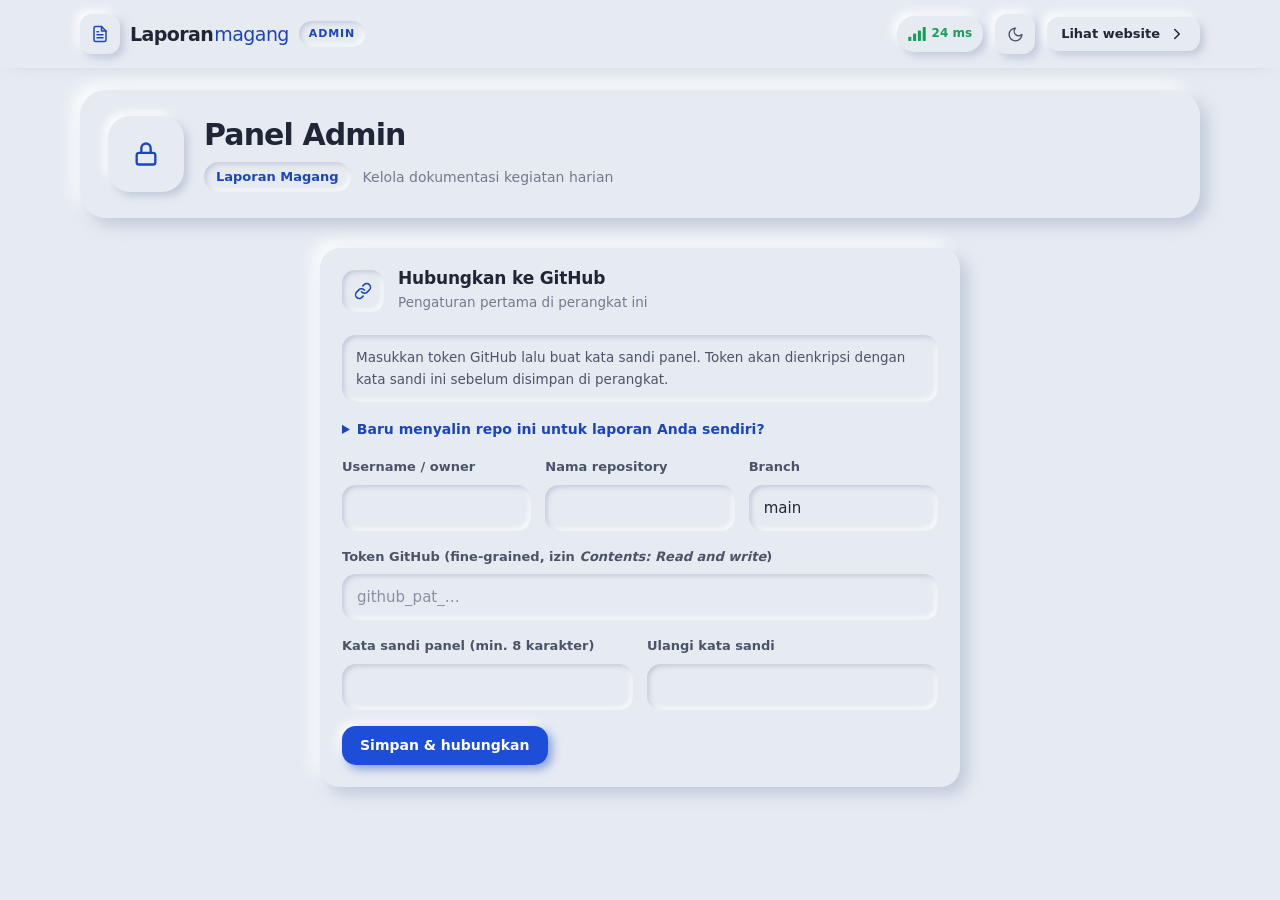
==== commit efbe12e2: "Baris kredit footer bisa diatur dari panel admin - Profil → Footer: tampilkan/sembunyikan baris kred" ====
--- a/admin.html
+++ b/admin.html
@@ -4,7 +4,7 @@
   <meta charset="utf-8">
   <meta name="viewport" content="width=device-width, initial-scale=1">
   <meta http-equiv="Content-Security-Policy" content="default-src 'none'; script-src 'self' https://accounts.google.com; style-src 'self' https://fonts.googleapis.com https://accounts.google.com; font-src https://fonts.gstatic.com; img-src 'self' blob: data: https://raw.githubusercontent.com; connect-src 'self' https://api.github.com https://raw.githubusercontent.com https://generativelanguage.googleapis.com https://api.groq.com https://script.google.com https://script.googleusercontent.com https://www.googleapis.com https://accounts.google.com https://nominatim.openstreetmap.org https://api.bigdatacloud.net; frame-src https://accounts.google.com; manifest-src 'self'; object-src 'none'; base-uri 'none'; form-action 'none'">
-  <script src="assets/theme.js?v=31"></script>
+  <script src="assets/theme.js?v=32"></script>
   <meta name="referrer" content="no-referrer">
   <meta name="robots" content="noindex, nofollow">
   <meta name="theme-color" content="#163ba2">
@@ -17,7 +17,7 @@
   <link rel="preconnect" href="https://fonts.gstatic.com" crossorigin>
   <link href="https://fonts.googleapis.com/css2?family=Plus+Jakarta+Sans:wght@400;500;600;700;800&display=swap" rel="stylesheet">
   <!-- Setiap CSS/JS diubah, jalankan scripts/naikkan-versi.sh (menaikkan ?v= dan version.json) agar pengunjung otomatis dapat versi terbaru. -->
-  <link rel="stylesheet" href="assets/style.css?v=31">
+  <link rel="stylesheet" href="assets/style.css?v=32">
 </head>
 <body class="admin">
   <nav class="navbar">
@@ -492,6 +492,19 @@
                 <label class="field"><span>Tautan portofolio (tampil di footer, kosongkan untuk menyembunyikan)</span><input id="cPortofolio" maxlength="200" placeholder="https://nama-anda.vercel.app"></label>
                 <label class="field"><span>Teks baris bawah (kosongkan untuk "© tahun nama · instansi")</span><input id="cFooterTeks" maxlength="200"></label>
                 <div class="field">
+                  <span>Baris kredit paling bawah</span>
+                  <label class="switch-row">
+                    <input type="checkbox" id="cKreditTampil">
+                    <span class="switch" aria-hidden="true"></span>
+                    <span>Tampilkan baris kredit (misalnya "Dibuat oleh …")</span>
+                  </label>
+                </div>
+                <div class="row row-2" id="kreditFields">
+                  <label class="field"><span>Teks kredit</span><input id="cKreditTeks" maxlength="120" placeholder="Dibuat oleh Nama Anda"></label>
+                  <label class="field"><span>Tautan kredit (opsional)</span><input id="cKreditUrl" maxlength="200" inputmode="url" autocapitalize="none" spellcheck="false" placeholder="https://nama-anda.vercel.app"></label>
+                </div>
+                <p class="note" id="kreditPreview"></p>
+                <div class="field">
                   <span>Bagian footer (misalnya Tentang, Kontak, Jam Kerja)</span>
                   <div id="cSections" class="repeat-list"></div>
                   <button type="button" class="btn btn-light btn-sm" id="btnAddSection"><svg class="ic" aria-hidden="true"><use href="#i-plus"/></svg> Tambah bagian</button>
@@ -794,10 +807,10 @@
 
   <div class="toast" id="toast" hidden></div>
 
-  <script src="assets/common.js?v=31"></script>
-  <script src="assets/ai.js?v=31"></script>
-  <script src="assets/admin.js?v=31"></script>
-  <script src="assets/notifikasi.js?v=31"></script>
-  <script src="assets/jaringan.js?v=31"></script>
+  <script src="assets/common.js?v=32"></script>
+  <script src="assets/ai.js?v=32"></script>
+  <script src="assets/admin.js?v=32"></script>
+  <script src="assets/notifikasi.js?v=32"></script>
+  <script src="assets/jaringan.js?v=32"></script>
 </body>
 </html>
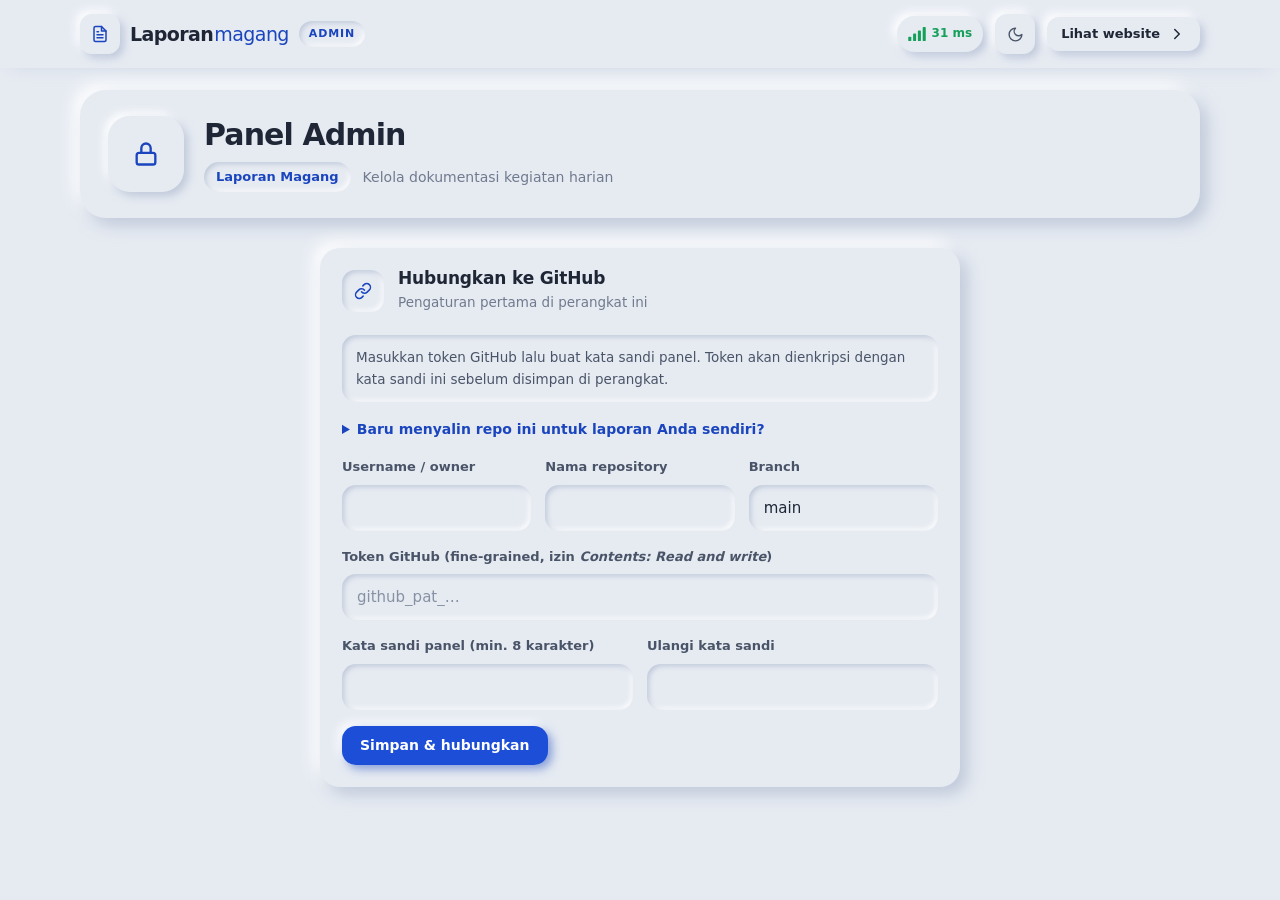
==== commit dd63d4e1: "Kode pasangan untuk menyambungkan Apps Script di perangkat lain - Perangkat yang sudah tersambung me" ====
--- a/admin.html
+++ b/admin.html
@@ -4,7 +4,7 @@
   <meta charset="utf-8">
   <meta name="viewport" content="width=device-width, initial-scale=1">
   <meta http-equiv="Content-Security-Policy" content="default-src 'none'; script-src 'self' https://accounts.google.com; style-src 'self' https://fonts.googleapis.com https://accounts.google.com; font-src https://fonts.gstatic.com; img-src 'self' blob: data: https://raw.githubusercontent.com; connect-src 'self' https://api.github.com https://raw.githubusercontent.com https://generativelanguage.googleapis.com https://api.groq.com https://script.google.com https://script.googleusercontent.com https://www.googleapis.com https://accounts.google.com https://nominatim.openstreetmap.org https://api.bigdatacloud.net; frame-src https://accounts.google.com; manifest-src 'self'; object-src 'none'; base-uri 'none'; form-action 'none'">
-  <script src="assets/theme.js?v=32"></script>
+  <script src="assets/theme.js?v=33"></script>
   <meta name="referrer" content="no-referrer">
   <meta name="robots" content="noindex, nofollow">
   <meta name="theme-color" content="#163ba2">
@@ -17,7 +17,7 @@
   <link rel="preconnect" href="https://fonts.gstatic.com" crossorigin>
   <link href="https://fonts.googleapis.com/css2?family=Plus+Jakarta+Sans:wght@400;500;600;700;800&display=swap" rel="stylesheet">
   <!-- Setiap CSS/JS diubah, jalankan scripts/naikkan-versi.sh (menaikkan ?v= dan version.json) agar pengunjung otomatis dapat versi terbaru. -->
-  <link rel="stylesheet" href="assets/style.css?v=32">
+  <link rel="stylesheet" href="assets/style.css?v=33">
 </head>
 <body class="admin">
   <nav class="navbar">
@@ -599,6 +599,19 @@
             </div>
             <form id="formScript" class="form card-body" autocomplete="off">
               <p class="note">Disarankan. Sebuah skrip kecil di akun Google Anda menerima foto dari panel dan menyimpannya ke Drive, jadi <b>tidak perlu login Google</b> setiap mengunggah. Skrip dilindungi kunci rahasia yang dibuat panel.</p>
+              <div class="pair-box" id="pairRecv" hidden>
+                <p><b>Skrip sudah terpasang, tapi kuncinya belum ada di perangkat ini.</b> Di perangkat yang sudah tersambung (misalnya laptop), buka kartu ini lalu ketuk <b>Pasang di perangkat lain</b>. Ketik kode yang muncul di sini.</p>
+                <div class="row row-2">
+                  <label class="field"><span>Kode pasangan</span><input id="pairInput" autocapitalize="characters" autocomplete="off" autocorrect="off" spellcheck="false" placeholder="XXXXX-XXXXX" maxlength="13"></label>
+                  <label class="field"><span>Kata sandi panel</span><input id="pairPass" type="password" autocomplete="current-password"></label>
+                </div>
+                <div class="actions"><button type="button" class="btn btn-primary btn-sm" id="btnPairUse">Pasang</button><span class="progress-msg" id="pairMsg"></span></div>
+              </div>
+              <div class="pair-box" id="pairSend" hidden>
+                <p><b>Pakai juga di HP atau laptop lain?</b> Buat kode pasangan, lalu ketik kodenya di kartu ini pada perangkat lain. Kode berlaku 15 menit dan hanya sekali pakai.</p>
+                <div class="actions"><button type="button" class="btn btn-light btn-sm" id="btnPairMake">Pasang di perangkat lain</button></div>
+                <div class="pair-code" id="pairCode" hidden></div>
+              </div>
               <ol class="steps-setup">
                 <li>Ketuk <b>Salin kode skrip</b> (kunci rahasia sudah terisi di dalamnya).</li>
                 <li>Buka <a href="https://script.google.com/home/projects/create" target="_blank" rel="noopener">script.google.com</a> → proyek baru → hapus isi <i>Code.gs</i> → tempel kode.</li>
@@ -807,10 +820,10 @@
 
   <div class="toast" id="toast" hidden></div>
 
-  <script src="assets/common.js?v=32"></script>
-  <script src="assets/ai.js?v=32"></script>
-  <script src="assets/admin.js?v=32"></script>
-  <script src="assets/notifikasi.js?v=32"></script>
-  <script src="assets/jaringan.js?v=32"></script>
+  <script src="assets/common.js?v=33"></script>
+  <script src="assets/ai.js?v=33"></script>
+  <script src="assets/admin.js?v=33"></script>
+  <script src="assets/notifikasi.js?v=33"></script>
+  <script src="assets/jaringan.js?v=33"></script>
 </body>
 </html>
--- a/assets/style.css
+++ b/assets/style.css
@@ -696,3 +696,12 @@
 @media (max-width: 480px) {
   body.admin .brand-text, body.admin .brand-tag { display: none; }
 }
+
+/* ---------- Kode pasangan Apps Script ---------- */
+.pair-box { padding: 14px; border-radius: 14px; box-shadow: var(--inset-sm); margin-bottom: 14px; display: flex; flex-direction: column; gap: 10px; font-size: 14px; }
+.pair-box p { margin: 0; line-height: 1.55; color: var(--ink-2); }
+#pairRecv { box-shadow: var(--inset-sm), inset 0 0 0 2px color-mix(in srgb, #f59e0b 45%, transparent); }
+.pair-code { display: flex; flex-direction: column; align-items: center; gap: 4px; padding: 12px; border-radius: 12px; box-shadow: var(--raised-sm); text-align: center; }
+.pair-code strong { font: 800 26px/1.2 ui-monospace, SFMono-Regular, Menlo, monospace; letter-spacing: .12em; color: var(--accent-ink); }
+.pair-code small { color: var(--muted); font-size: 12.5px; }
+#pairInput { font-family: ui-monospace, SFMono-Regular, Menlo, monospace; letter-spacing: .08em; text-transform: uppercase; }
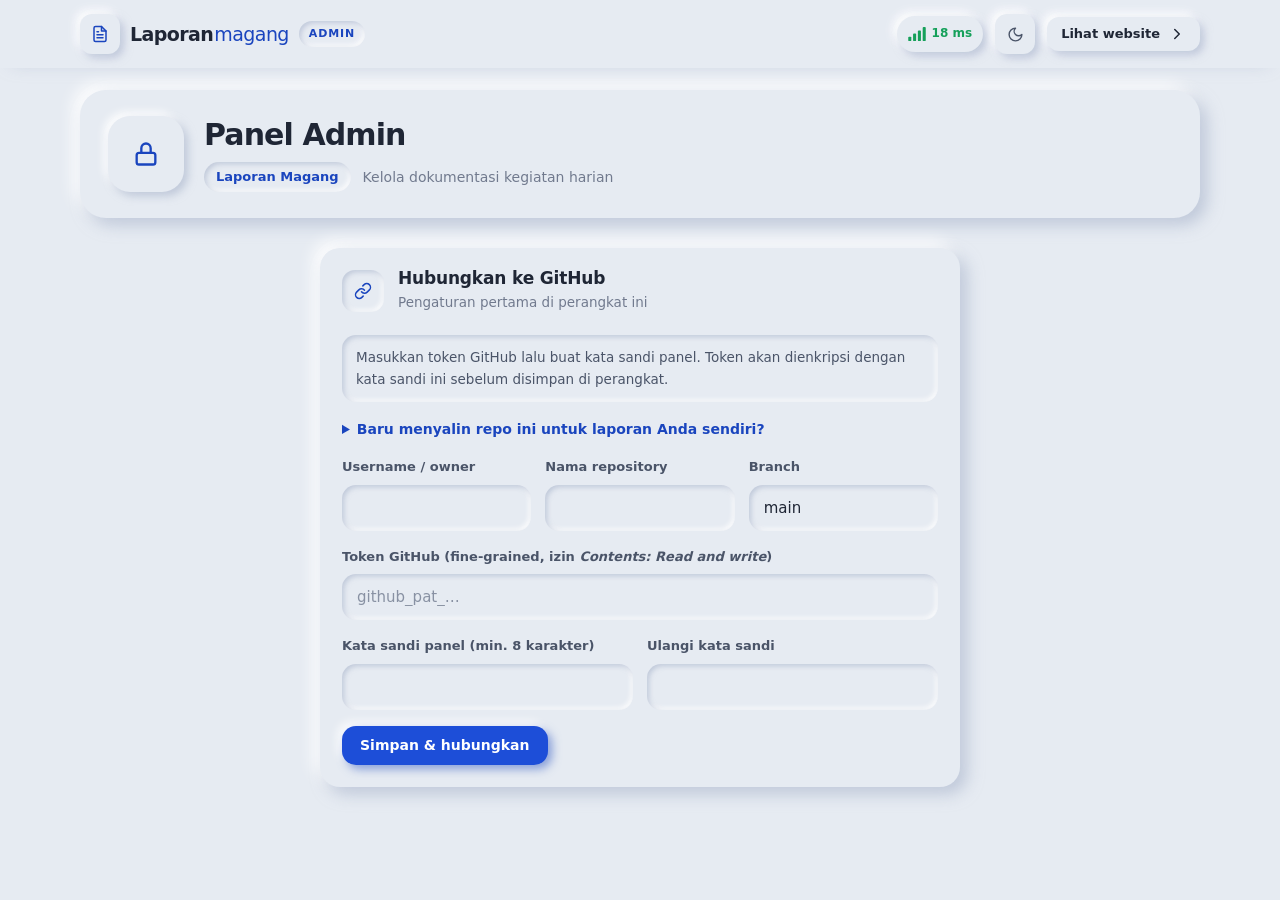
==== commit d8f23f52: "Kolom kendala laporan harian tidak pernah kosong atau "-" - Form kegiatan punya isian "Kendala" (ops" ====
--- a/admin.html
+++ b/admin.html
@@ -4,7 +4,7 @@
   <meta charset="utf-8">
   <meta name="viewport" content="width=device-width, initial-scale=1">
   <meta http-equiv="Content-Security-Policy" content="default-src 'none'; script-src 'self' https://accounts.google.com; style-src 'self' https://fonts.googleapis.com https://accounts.google.com; font-src https://fonts.gstatic.com; img-src 'self' blob: data: https://raw.githubusercontent.com; connect-src 'self' https://api.github.com https://raw.githubusercontent.com https://generativelanguage.googleapis.com https://api.groq.com https://script.google.com https://script.googleusercontent.com https://www.googleapis.com https://accounts.google.com https://nominatim.openstreetmap.org https://api.bigdatacloud.net; frame-src https://accounts.google.com; manifest-src 'self'; object-src 'none'; base-uri 'none'; form-action 'none'">
-  <script src="assets/theme.js?v=33"></script>
+  <script src="assets/theme.js?v=34"></script>
   <meta name="referrer" content="no-referrer">
   <meta name="robots" content="noindex, nofollow">
   <meta name="theme-color" content="#163ba2">
@@ -17,7 +17,7 @@
   <link rel="preconnect" href="https://fonts.gstatic.com" crossorigin>
   <link href="https://fonts.googleapis.com/css2?family=Plus+Jakarta+Sans:wght@400;500;600;700;800&display=swap" rel="stylesheet">
   <!-- Setiap CSS/JS diubah, jalankan scripts/naikkan-versi.sh (menaikkan ?v= dan version.json) agar pengunjung otomatis dapat versi terbaru. -->
-  <link rel="stylesheet" href="assets/style.css?v=33">
+  <link rel="stylesheet" href="assets/style.css?v=34">
 </head>
 <body class="admin">
   <nav class="navbar">
@@ -217,6 +217,9 @@
             </div>
             <label class="field"><span>Keterangan</span>
               <textarea id="fKet" rows="4" maxlength="5000" placeholder="Jelaskan apa yang dikerjakan, hasilnya, dan siapa yang terlibat."></textarea>
+            </label>
+            <label class="field"><span>Kendala (opsional, dipakai AI untuk kolom kendala laporan harian)</span>
+              <textarea id="fKendala" rows="2" maxlength="1000" placeholder="Contoh: jaringan kantor sempat putus, data dari mitra terlambat masuk"></textarea>
             </label>
             <div class="field">
               <span>Foto dokumentasi</span>
@@ -820,10 +823,10 @@
 
   <div class="toast" id="toast" hidden></div>
 
-  <script src="assets/common.js?v=33"></script>
-  <script src="assets/ai.js?v=33"></script>
-  <script src="assets/admin.js?v=33"></script>
-  <script src="assets/notifikasi.js?v=33"></script>
-  <script src="assets/jaringan.js?v=33"></script>
+  <script src="assets/common.js?v=34"></script>
+  <script src="assets/ai.js?v=34"></script>
+  <script src="assets/admin.js?v=34"></script>
+  <script src="assets/notifikasi.js?v=34"></script>
+  <script src="assets/jaringan.js?v=34"></script>
 </body>
 </html>
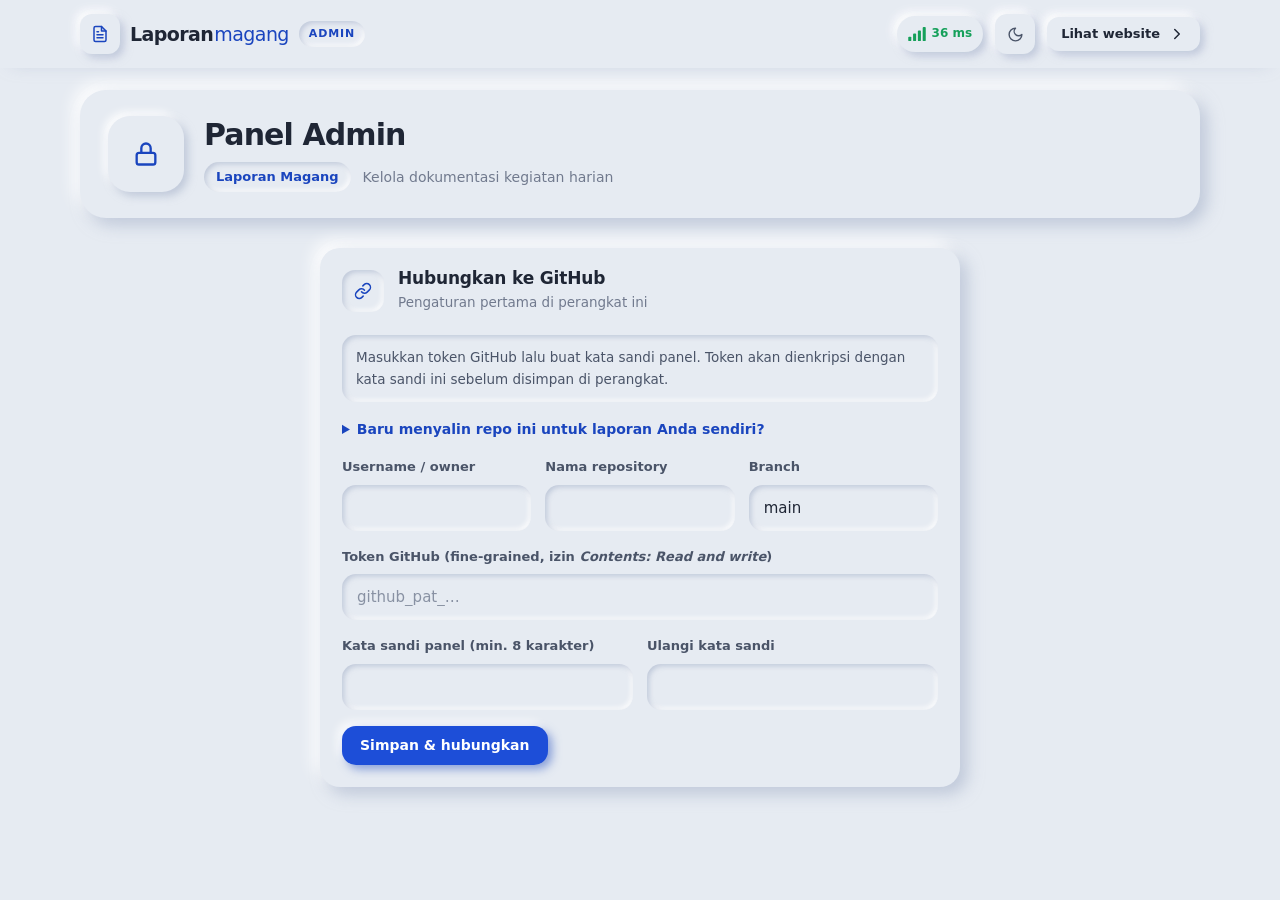
==== commit fc525006: "Kendala laporan harian: hanya masalah, dan penjelasan singkat bila tidak ada kendala Co-Authored-By:" ====
--- a/admin.html
+++ b/admin.html
@@ -4,7 +4,7 @@
   <meta charset="utf-8">
   <meta name="viewport" content="width=device-width, initial-scale=1">
   <meta http-equiv="Content-Security-Policy" content="default-src 'none'; script-src 'self' https://accounts.google.com; style-src 'self' https://fonts.googleapis.com https://accounts.google.com; font-src https://fonts.gstatic.com; img-src 'self' blob: data: https://raw.githubusercontent.com; connect-src 'self' https://api.github.com https://raw.githubusercontent.com https://generativelanguage.googleapis.com https://api.groq.com https://script.google.com https://script.googleusercontent.com https://www.googleapis.com https://accounts.google.com https://nominatim.openstreetmap.org https://api.bigdatacloud.net; frame-src https://accounts.google.com; manifest-src 'self'; object-src 'none'; base-uri 'none'; form-action 'none'">
-  <script src="assets/theme.js?v=34"></script>
+  <script src="assets/theme.js?v=35"></script>
   <meta name="referrer" content="no-referrer">
   <meta name="robots" content="noindex, nofollow">
   <meta name="theme-color" content="#163ba2">
@@ -17,7 +17,7 @@
   <link rel="preconnect" href="https://fonts.gstatic.com" crossorigin>
   <link href="https://fonts.googleapis.com/css2?family=Plus+Jakarta+Sans:wght@400;500;600;700;800&display=swap" rel="stylesheet">
   <!-- Setiap CSS/JS diubah, jalankan scripts/naikkan-versi.sh (menaikkan ?v= dan version.json) agar pengunjung otomatis dapat versi terbaru. -->
-  <link rel="stylesheet" href="assets/style.css?v=34">
+  <link rel="stylesheet" href="assets/style.css?v=35">
 </head>
 <body class="admin">
   <nav class="navbar">
@@ -218,7 +218,7 @@
             <label class="field"><span>Keterangan</span>
               <textarea id="fKet" rows="4" maxlength="5000" placeholder="Jelaskan apa yang dikerjakan, hasilnya, dan siapa yang terlibat."></textarea>
             </label>
-            <label class="field"><span>Kendala (opsional, dipakai AI untuk kolom kendala laporan harian)</span>
+            <label class="field"><span>Kendala (opsional; kosongkan bila tidak ada, AI akan menulis "tidak ada kendala")</span>
               <textarea id="fKendala" rows="2" maxlength="1000" placeholder="Contoh: jaringan kantor sempat putus, data dari mitra terlambat masuk"></textarea>
             </label>
             <div class="field">
@@ -823,10 +823,10 @@
 
   <div class="toast" id="toast" hidden></div>
 
-  <script src="assets/common.js?v=34"></script>
-  <script src="assets/ai.js?v=34"></script>
-  <script src="assets/admin.js?v=34"></script>
-  <script src="assets/notifikasi.js?v=34"></script>
-  <script src="assets/jaringan.js?v=34"></script>
+  <script src="assets/common.js?v=35"></script>
+  <script src="assets/ai.js?v=35"></script>
+  <script src="assets/admin.js?v=35"></script>
+  <script src="assets/notifikasi.js?v=35"></script>
+  <script src="assets/jaringan.js?v=35"></script>
 </body>
 </html>
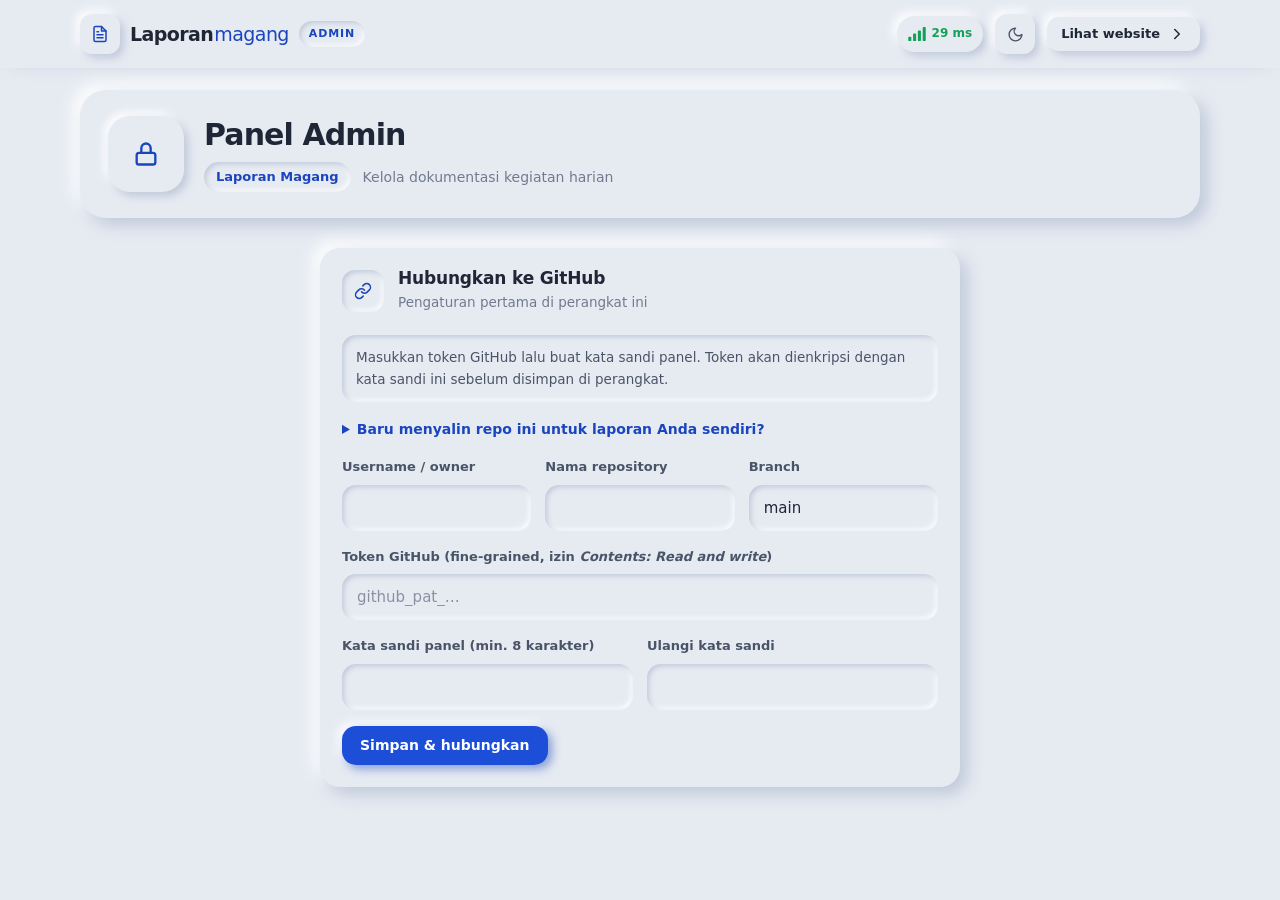
==== commit 714978c4: "Tampilan HP: tab admin selalu muat dan teks status keamanan tidak menembus kartu Co-Authored-By: Cla" ====
--- a/admin.html
+++ b/admin.html
@@ -4,7 +4,7 @@
   <meta charset="utf-8">
   <meta name="viewport" content="width=device-width, initial-scale=1">
   <meta http-equiv="Content-Security-Policy" content="default-src 'none'; script-src 'self' https://accounts.google.com; style-src 'self' https://fonts.googleapis.com https://accounts.google.com; font-src https://fonts.gstatic.com; img-src 'self' blob: data: https://raw.githubusercontent.com; connect-src 'self' https://api.github.com https://raw.githubusercontent.com https://generativelanguage.googleapis.com https://api.groq.com https://script.google.com https://script.googleusercontent.com https://www.googleapis.com https://accounts.google.com https://nominatim.openstreetmap.org https://api.bigdatacloud.net; frame-src https://accounts.google.com; manifest-src 'self'; object-src 'none'; base-uri 'none'; form-action 'none'">
-  <script src="assets/theme.js?v=35"></script>
+  <script src="assets/theme.js?v=36"></script>
   <meta name="referrer" content="no-referrer">
   <meta name="robots" content="noindex, nofollow">
   <meta name="theme-color" content="#163ba2">
@@ -17,7 +17,7 @@
   <link rel="preconnect" href="https://fonts.gstatic.com" crossorigin>
   <link href="https://fonts.googleapis.com/css2?family=Plus+Jakarta+Sans:wght@400;500;600;700;800&display=swap" rel="stylesheet">
   <!-- Setiap CSS/JS diubah, jalankan scripts/naikkan-versi.sh (menaikkan ?v= dan version.json) agar pengunjung otomatis dapat versi terbaru. -->
-  <link rel="stylesheet" href="assets/style.css?v=35">
+  <link rel="stylesheet" href="assets/style.css?v=36">
 </head>
 <body class="admin">
   <nav class="navbar">
@@ -823,10 +823,10 @@
 
   <div class="toast" id="toast" hidden></div>
 
-  <script src="assets/common.js?v=35"></script>
-  <script src="assets/ai.js?v=35"></script>
-  <script src="assets/admin.js?v=35"></script>
-  <script src="assets/notifikasi.js?v=35"></script>
-  <script src="assets/jaringan.js?v=35"></script>
+  <script src="assets/common.js?v=36"></script>
+  <script src="assets/ai.js?v=36"></script>
+  <script src="assets/admin.js?v=36"></script>
+  <script src="assets/notifikasi.js?v=36"></script>
+  <script src="assets/jaringan.js?v=36"></script>
 </body>
 </html>
--- a/assets/style.css
+++ b/assets/style.css
@@ -705,3 +705,16 @@
 .pair-code strong { font: 800 26px/1.2 ui-monospace, SFMono-Regular, Menlo, monospace; letter-spacing: .12em; color: var(--accent-ink); }
 .pair-code small { color: var(--muted); font-size: 12.5px; }
 #pairInput { font-family: ui-monospace, SFMono-Regular, Menlo, monospace; letter-spacing: .08em; text-transform: uppercase; }
+
+/* ---------- Presisi tampilan HP ---------- */
+.kv dt, .kv dd { min-width: 0; overflow-wrap: anywhere; }
+@media (max-width: 600px) {
+  /* Label di atas nilai agar teks panjang (nama repo, dsb.) tidak menembus kartu. */
+  .kv-wide { grid-template-columns: minmax(0, 1fr); gap: 2px; }
+  .kv-wide dt { font-size: 12.5px; margin-top: 10px; }
+  .kv-wide dt:first-child { margin-top: 0; }
+  /* Tab panel admin: empat tab selalu muat, ikon di atas label (tanpa geser). */
+  body.admin .tabbar-inner { display: grid; grid-template-columns: repeat(4, minmax(0, 1fr)); width: auto; max-width: none; overflow: visible; gap: 4px; }
+  body.admin .tabbar-item { flex-direction: column; justify-content: center; gap: 3px; padding: 8px 2px; font-size: 11.5px; line-height: 1.2; text-align: center; white-space: nowrap; }
+  body.admin .tabbar-item .ic { width: 19px; height: 19px; }
+}
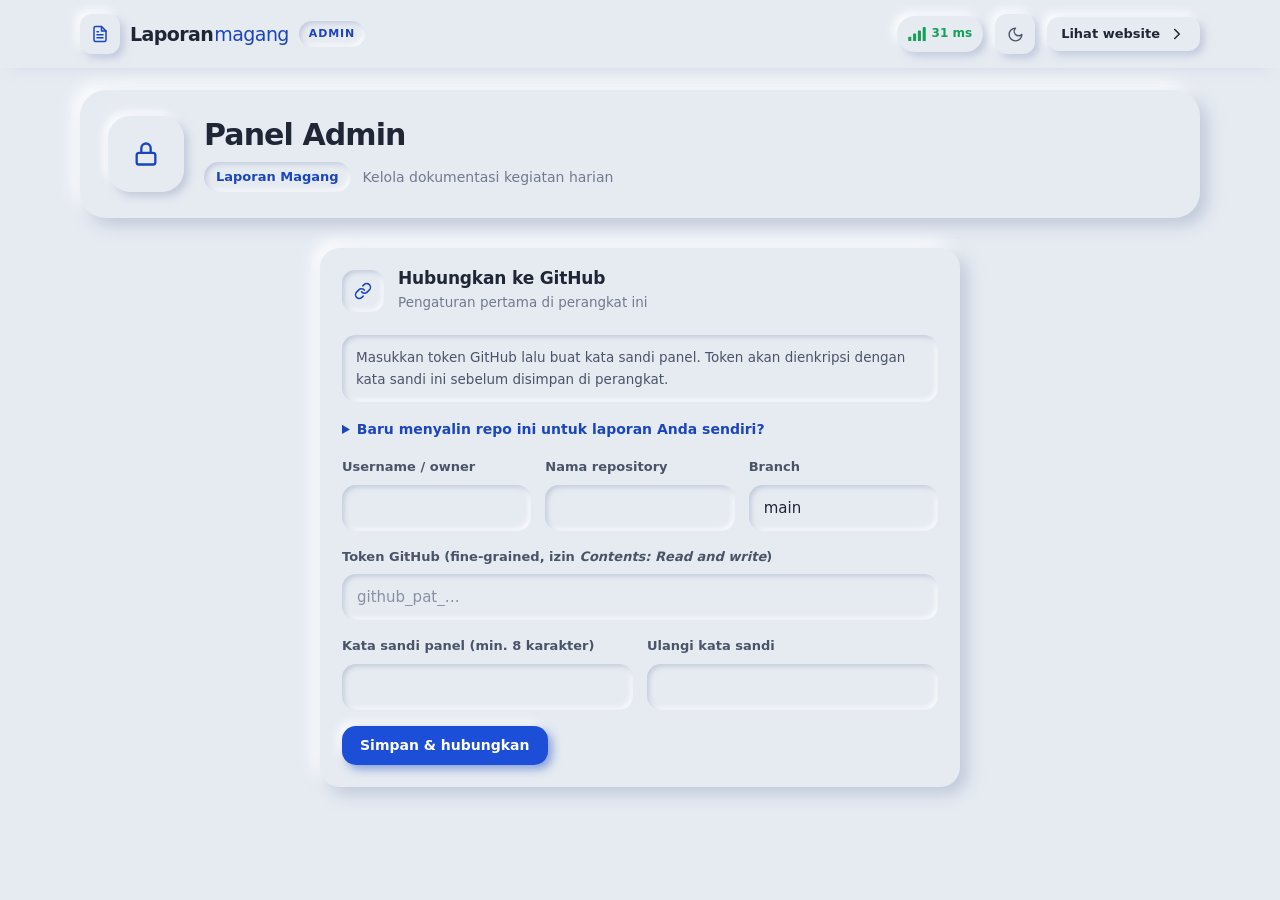
==== commit 374227e2: "Label laporan harian mengikuti monev MagangHub: Uraian Aktivitas, Pembelajaran yang Diperoleh, Kenda" ====
--- a/admin.html
+++ b/admin.html
@@ -4,7 +4,7 @@
   <meta charset="utf-8">
   <meta name="viewport" content="width=device-width, initial-scale=1">
   <meta http-equiv="Content-Security-Policy" content="default-src 'none'; script-src 'self' https://accounts.google.com; style-src 'self' https://fonts.googleapis.com https://accounts.google.com; font-src https://fonts.gstatic.com; img-src 'self' blob: data: https://raw.githubusercontent.com; connect-src 'self' https://api.github.com https://raw.githubusercontent.com https://generativelanguage.googleapis.com https://api.groq.com https://script.google.com https://script.googleusercontent.com https://www.googleapis.com https://accounts.google.com https://nominatim.openstreetmap.org https://api.bigdatacloud.net; frame-src https://accounts.google.com; manifest-src 'self'; object-src 'none'; base-uri 'none'; form-action 'none'">
-  <script src="assets/theme.js?v=36"></script>
+  <script src="assets/theme.js?v=37"></script>
   <meta name="referrer" content="no-referrer">
   <meta name="robots" content="noindex, nofollow">
   <meta name="theme-color" content="#163ba2">
@@ -17,7 +17,7 @@
   <link rel="preconnect" href="https://fonts.gstatic.com" crossorigin>
   <link href="https://fonts.googleapis.com/css2?family=Plus+Jakarta+Sans:wght@400;500;600;700;800&display=swap" rel="stylesheet">
   <!-- Setiap CSS/JS diubah, jalankan scripts/naikkan-versi.sh (menaikkan ?v= dan version.json) agar pengunjung otomatis dapat versi terbaru. -->
-  <link rel="stylesheet" href="assets/style.css?v=36">
+  <link rel="stylesheet" href="assets/style.css?v=37">
 </head>
 <body class="admin">
   <nav class="navbar">
@@ -303,15 +303,15 @@
               <span class="progress-msg" id="aiMsg"></span>
             </div>
             <div class="report-field">
-              <div class="report-head"><label for="hRingkasan">Ringkasan kegiatan</label><button class="btn btn-link btn-sm" type="button" data-copy="hRingkasan">Salin</button></div>
+              <div class="report-head"><label for="hRingkasan">Uraian Aktivitas</label><button class="btn btn-link btn-sm" type="button" data-copy="hRingkasan">Salin</button></div>
               <textarea id="hRingkasan" rows="5" maxlength="3000"></textarea>
             </div>
             <div class="report-field">
-              <div class="report-head"><label for="hPembelajaran">Pembelajaran yang didapat</label><button class="btn btn-link btn-sm" type="button" data-copy="hPembelajaran">Salin</button></div>
+              <div class="report-head"><label for="hPembelajaran">Pembelajaran yang Diperoleh</label><button class="btn btn-link btn-sm" type="button" data-copy="hPembelajaran">Salin</button></div>
               <textarea id="hPembelajaran" rows="4" maxlength="3000"></textarea>
             </div>
             <div class="report-field">
-              <div class="report-head"><label for="hKendala">Kendala yang dihadapi</label><button class="btn btn-link btn-sm" type="button" data-copy="hKendala">Salin</button></div>
+              <div class="report-head"><label for="hKendala">Kendala yang Dialami</label><button class="btn btn-link btn-sm" type="button" data-copy="hKendala">Salin</button></div>
               <textarea id="hKendala" rows="3" maxlength="3000"></textarea>
             </div>
             <div class="actions">
@@ -823,10 +823,10 @@
 
   <div class="toast" id="toast" hidden></div>
 
-  <script src="assets/common.js?v=36"></script>
-  <script src="assets/ai.js?v=36"></script>
-  <script src="assets/admin.js?v=36"></script>
-  <script src="assets/notifikasi.js?v=36"></script>
-  <script src="assets/jaringan.js?v=36"></script>
+  <script src="assets/common.js?v=37"></script>
+  <script src="assets/ai.js?v=37"></script>
+  <script src="assets/admin.js?v=37"></script>
+  <script src="assets/notifikasi.js?v=37"></script>
+  <script src="assets/jaringan.js?v=37"></script>
 </body>
 </html>
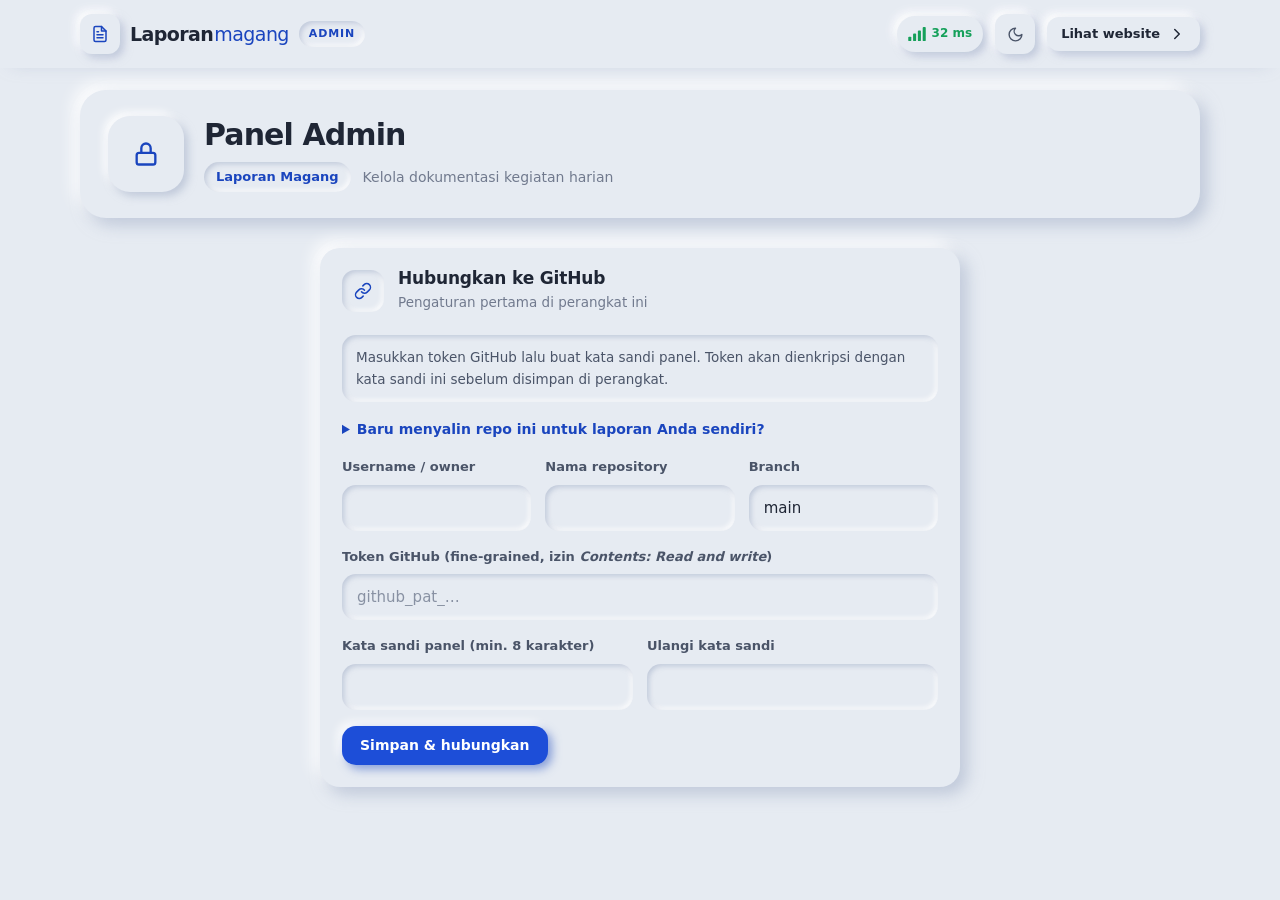
==== commit c5012c97: "Dasbor: kartu Hari terdokumentasi menampilkan "5 dari 6 hari kerja terisi (83%)" Co-Authored-By: Cla" ====
--- a/admin.html
+++ b/admin.html
@@ -4,7 +4,7 @@
   <meta charset="utf-8">
   <meta name="viewport" content="width=device-width, initial-scale=1">
   <meta http-equiv="Content-Security-Policy" content="default-src 'none'; script-src 'self' https://accounts.google.com; style-src 'self' https://fonts.googleapis.com https://accounts.google.com; font-src https://fonts.gstatic.com; img-src 'self' blob: data: https://raw.githubusercontent.com; connect-src 'self' https://api.github.com https://raw.githubusercontent.com https://generativelanguage.googleapis.com https://api.groq.com https://script.google.com https://script.googleusercontent.com https://www.googleapis.com https://accounts.google.com https://nominatim.openstreetmap.org https://api.bigdatacloud.net; frame-src https://accounts.google.com; manifest-src 'self'; object-src 'none'; base-uri 'none'; form-action 'none'">
-  <script src="assets/theme.js?v=37"></script>
+  <script src="assets/theme.js?v=38"></script>
   <meta name="referrer" content="no-referrer">
   <meta name="robots" content="noindex, nofollow">
   <meta name="theme-color" content="#163ba2">
@@ -17,7 +17,7 @@
   <link rel="preconnect" href="https://fonts.gstatic.com" crossorigin>
   <link href="https://fonts.googleapis.com/css2?family=Plus+Jakarta+Sans:wght@400;500;600;700;800&display=swap" rel="stylesheet">
   <!-- Setiap CSS/JS diubah, jalankan scripts/naikkan-versi.sh (menaikkan ?v= dan version.json) agar pengunjung otomatis dapat versi terbaru. -->
-  <link rel="stylesheet" href="assets/style.css?v=37">
+  <link rel="stylesheet" href="assets/style.css?v=38">
 </head>
 <body class="admin">
   <nav class="navbar">
@@ -823,10 +823,10 @@
 
   <div class="toast" id="toast" hidden></div>
 
-  <script src="assets/common.js?v=37"></script>
-  <script src="assets/ai.js?v=37"></script>
-  <script src="assets/admin.js?v=37"></script>
-  <script src="assets/notifikasi.js?v=37"></script>
-  <script src="assets/jaringan.js?v=37"></script>
+  <script src="assets/common.js?v=38"></script>
+  <script src="assets/ai.js?v=38"></script>
+  <script src="assets/admin.js?v=38"></script>
+  <script src="assets/notifikasi.js?v=38"></script>
+  <script src="assets/jaringan.js?v=38"></script>
 </body>
 </html>
